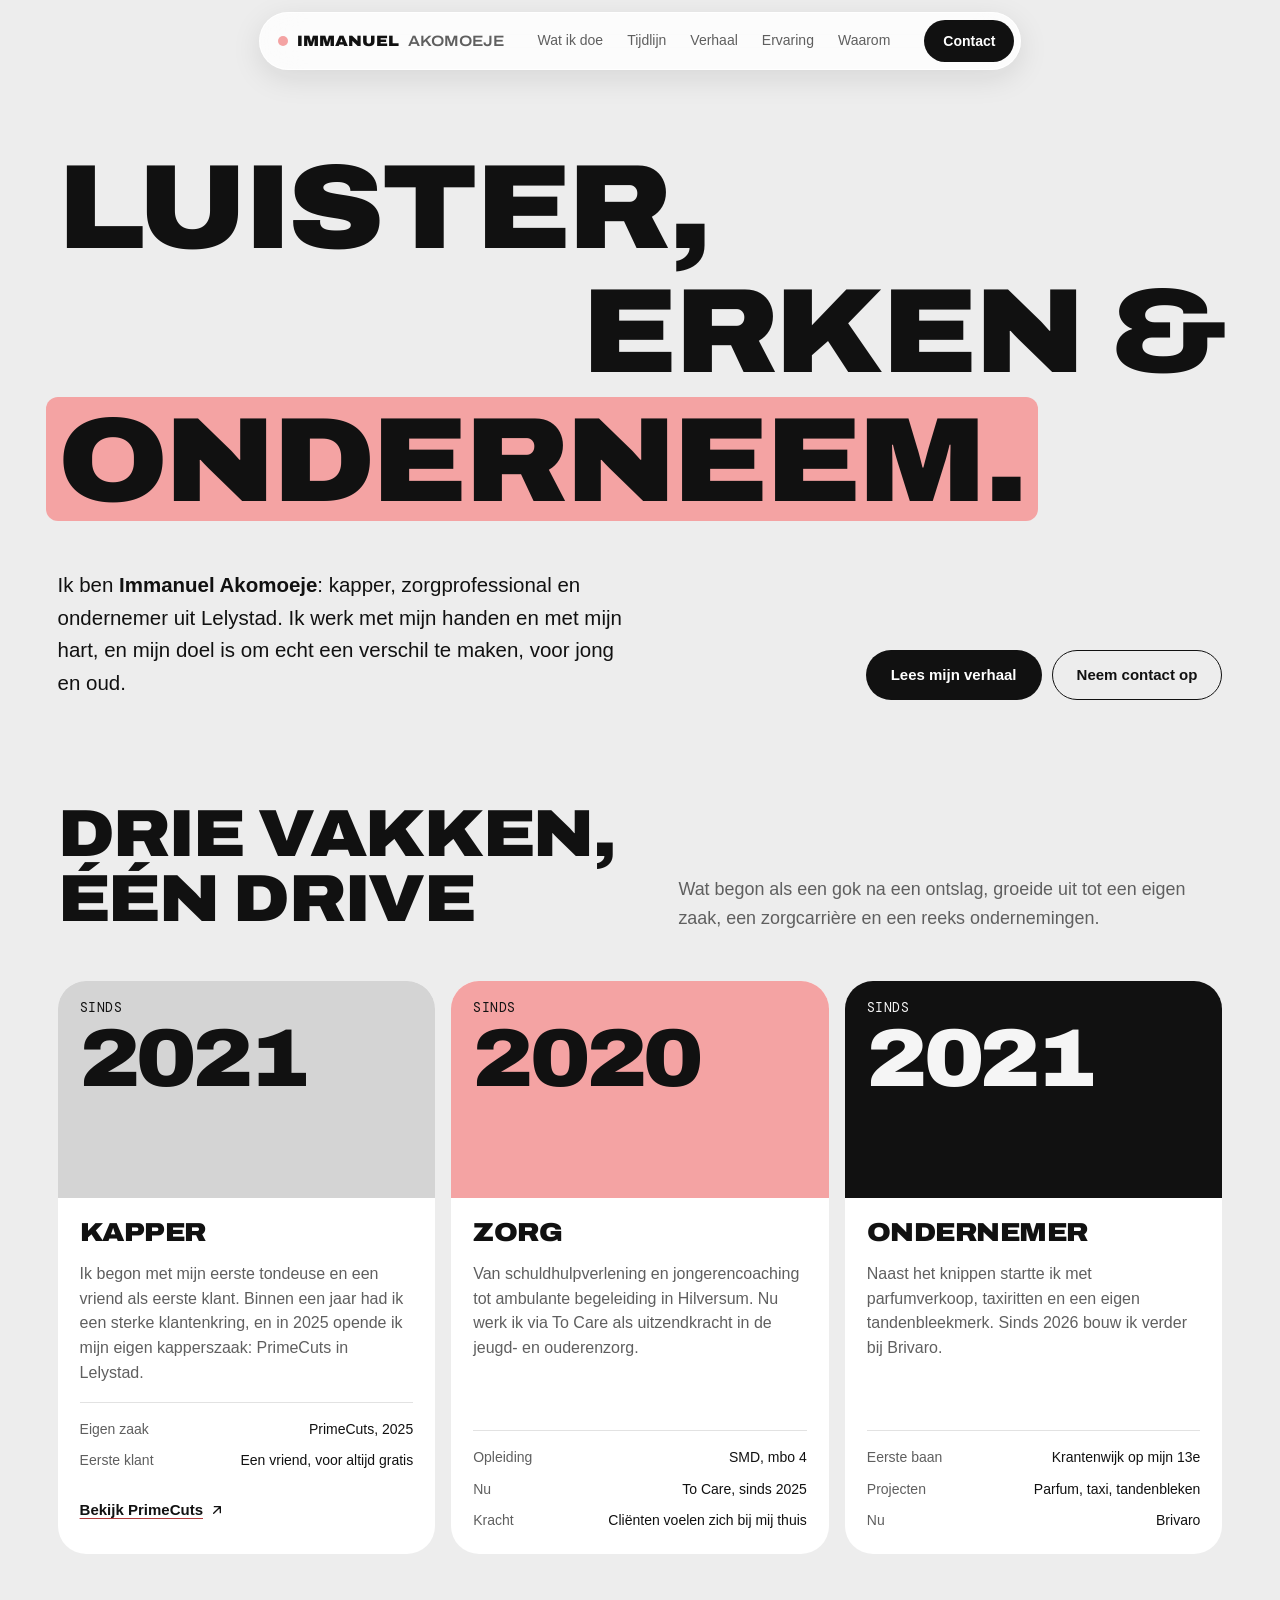
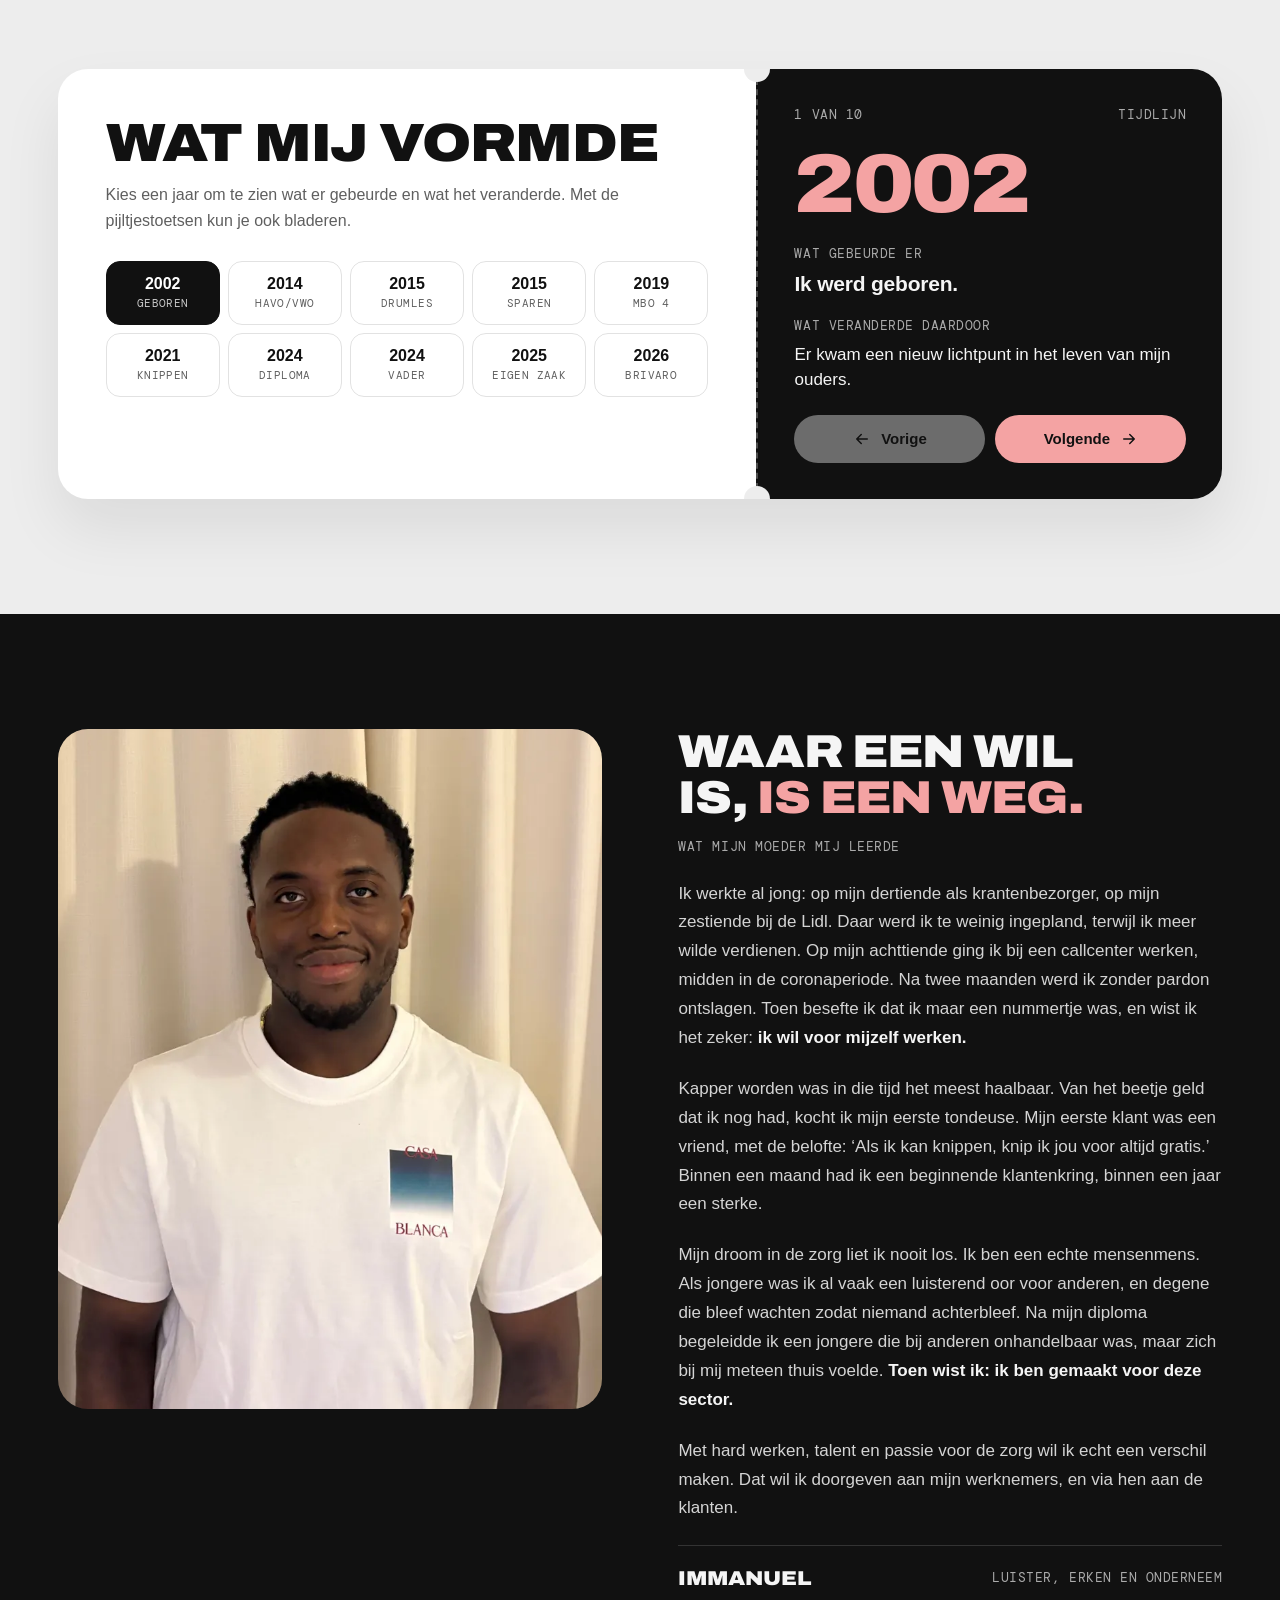
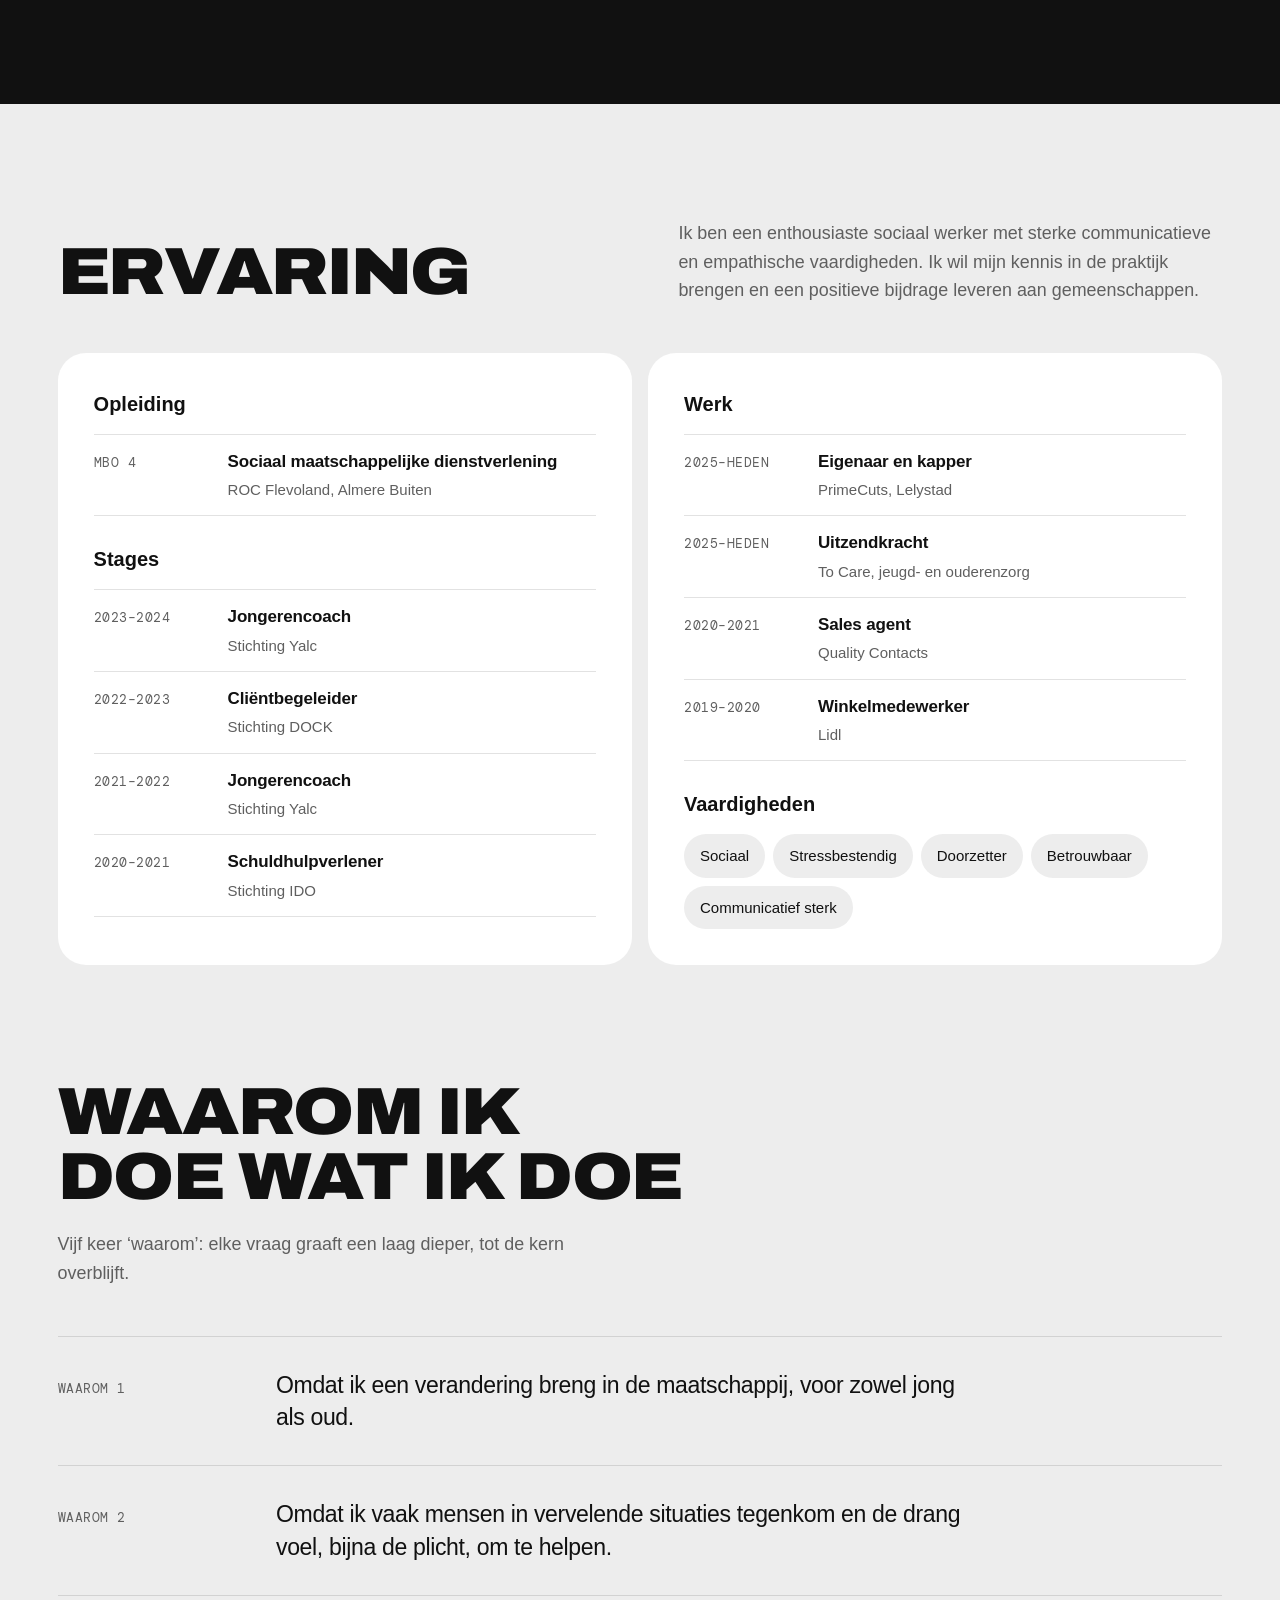
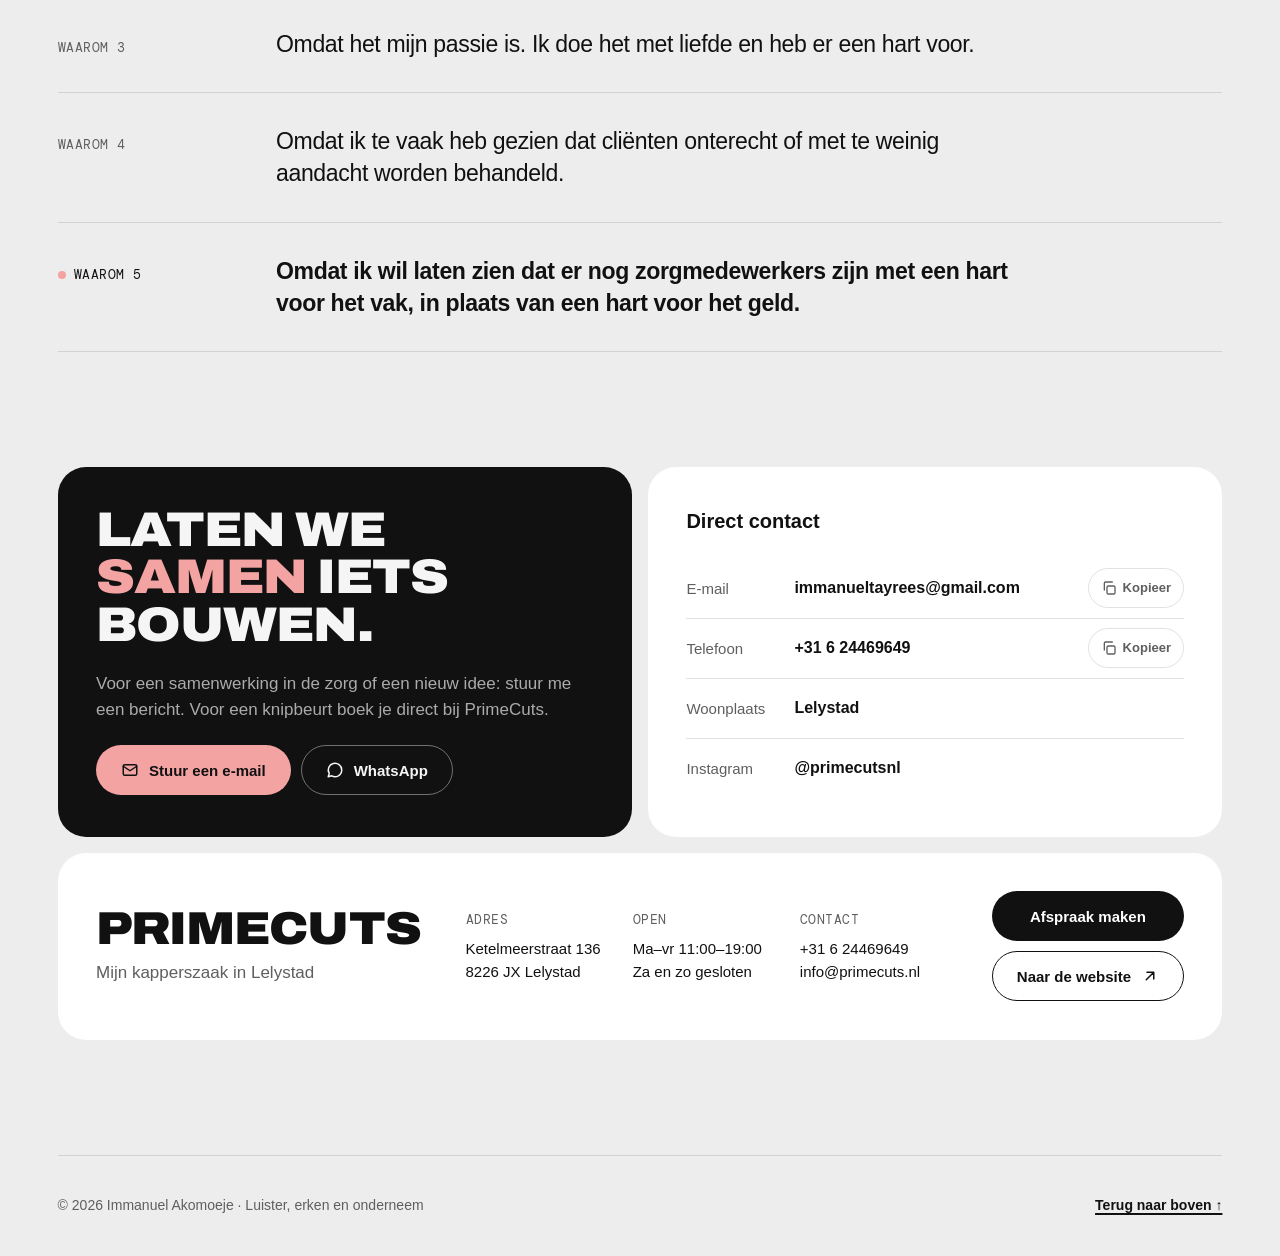
==== index.html @ 7363658c "Add files via upload" ====
<!doctype html>
<html lang="nl">
<head>
<meta charset="utf-8">
<meta name="viewport" content="width=device-width, initial-scale=1, viewport-fit=cover">
<title>Immanuel Akomoeje · Kapper, zorgprofessional en ondernemer</title>
<meta name="description" content="Immanuel Akomoeje uit Lelystad: eigenaar van kapperszaak PrimeCuts, sociaal werker in de jeugd- en ouderenzorg en ondernemer. Luister, erken en onderneem.">
<meta name="theme-color" content="#EDEDED">
<meta name="color-scheme" content="light">
<link rel="icon" href="favicon.svg" type="image/svg+xml">
<link rel="apple-touch-icon" href="apple-touch-icon.png">
<link rel="preload" href="assets/fonts/archivo-var.woff2" as="font" type="font/woff2" crossorigin>
<link rel="stylesheet" href="assets/css/style.css">
<meta property="og:type" content="profile">
<meta property="og:locale" content="nl_NL">
<meta property="og:title" content="Immanuel Akomoeje · Luister, erken en onderneem">
<meta property="og:description" content="Kapper, zorgprofessional en ondernemer uit Lelystad.">
<meta property="og:image" content="assets/img/og-image.jpg">
<meta property="og:image:width" content="1200">
<meta property="og:image:height" content="630">
<meta name="twitter:card" content="summary_large_image">
<script type="application/ld+json">
{"@context":"https://schema.org","@type":"Person","name":"Immanuel Akomoeje","jobTitle":["Kapper","Sociaal werker","Ondernemer"],"email":"mailto:immanueltayrees@gmail.com","telephone":"+31624469649","address":{"@type":"PostalAddress","addressLocality":"Lelystad","addressCountry":"NL"},"alumniOf":{"@type":"EducationalOrganization","name":"ROC Flevoland"},"worksFor":[{"@type":"HairSalon","name":"PrimeCuts","url":"https://primecutsnl.com","telephone":"+31624469649","address":{"@type":"PostalAddress","streetAddress":"Ketelmeerstraat 136","postalCode":"8226 JX","addressLocality":"Lelystad","addressCountry":"NL"}},{"@type":"Organization","name":"To Care"}]}
</script>
</head>
<body>
<a class="skip" href="#main">Ga naar de inhoud</a>

<header class="nav">
  <nav class="capsule" aria-label="Hoofdmenu">
    <a class="brand" href="#top" aria-label="Immanuel Akomoeje, naar boven"><i aria-hidden="true"></i>Immanuel <span>Akomoeje</span></a>
    <div class="nav-links">
      <a href="#wat-ik-doe">Wat ik doe</a>
      <a href="#tijdlijn">Tijdlijn</a>
      <a href="#verhaal">Verhaal</a>
      <a href="#ervaring">Ervaring</a>
      <a href="#waarom">Waarom</a>
    </div>
    <a class="btn btn-ink" href="#contact">Contact</a>
    <button class="menu-btn" type="button" aria-expanded="false" aria-controls="menu" aria-label="Menu openen">
      <svg class="i-open" viewBox="0 0 24 24" fill="none" stroke="currentColor" stroke-width="2" stroke-linecap="round" aria-hidden="true"><path d="M4 8h16M4 16h16"/></svg>
      <svg class="i-close" viewBox="0 0 24 24" fill="none" stroke="currentColor" stroke-width="2" stroke-linecap="round" aria-hidden="true"><path d="M6 6l12 12M18 6L6 18"/></svg>
    </button>
    <div class="sheet" id="menu" hidden>
      <a href="#wat-ik-doe">Wat ik doe</a>
      <a href="#tijdlijn">Tijdlijn</a>
      <a href="#verhaal">Verhaal</a>
      <a href="#ervaring">Ervaring</a>
      <a href="#waarom">Waarom</a>
      <a href="#contact">Contact</a>
    </div>
  </nav>
</header>

<main id="main">
  <section class="wrap hero" id="top" aria-labelledby="motto">
    <h1 class="display motto" id="motto">
      <span>Luister,</span>
      <span class="l2">erken &amp;</span>
      <span><span class="hl">onderneem.</span></span>
    </h1>
    <div class="hero-foot">
      <p class="lead">Ik ben <strong>Immanuel Akomoeje</strong>: kapper, zorgprofessional en ondernemer uit Lelystad. Ik werk met mijn handen en met mijn hart, en mijn doel is om echt een verschil te maken, voor jong en oud.</p>
      <div class="actions">
        <a class="btn btn-ink" href="#verhaal">Lees mijn verhaal</a>
        <a class="btn btn-line" href="#contact">Neem contact op</a>
      </div>
    </div>
  </section>

  <section class="wrap sec" id="wat-ik-doe" aria-labelledby="h-rollen" style="padding-top:0">
    <div class="sec-head">
      <h2 class="display h2" id="h-rollen">Drie vakken,<br>één drive</h2>
      <p class="lead">Wat begon als een gok na een ontslag, groeide uit tot een eigen zaak, een zorgcarrière en een reeks ondernemingen.</p>
    </div>
    <div class="roles">
      <article class="role">
        <div class="swatch s-grey"><p class="since"><small>Sinds</small>2021</p></div>
        <div class="role-body">
          <h3 class="display">Kapper</h3>
          <p>Ik begon met mijn eerste tondeuse en een vriend als eerste klant. Binnen een jaar had ik een sterke klantenkring, en in 2025 opende ik mijn eigen kapperszaak: PrimeCuts in Lelystad.</p>
          <dl class="spec"><dt>Eigen zaak</dt><dd>PrimeCuts, 2025</dd><dt>Eerste klant</dt><dd>Een vriend, voor altijd gratis</dd></dl>
          <a class="text-link" href="https://primecutsnl.com" target="_blank" rel="noopener">Bekijk PrimeCuts<svg viewBox="0 0 24 24" fill="none" stroke="currentColor" stroke-width="2" stroke-linecap="round" stroke-linejoin="round" aria-hidden="true"><path d="M7 17L17 7M8 7h9v9"/></svg><span class="sr-only">(opent in een nieuw tabblad)</span></a>
        </div>
      </article>
      <article class="role">
        <div class="swatch s-accent"><p class="since"><small>Sinds</small>2020</p></div>
        <div class="role-body">
          <h3 class="display">Zorg</h3>
          <p>Van schuldhulpverlening en jongerencoaching tot ambulante begeleiding in Hilversum. Nu werk ik via To Care als uitzendkracht in de jeugd- en ouderenzorg.</p>
          <dl class="spec"><dt>Opleiding</dt><dd>SMD, mbo 4</dd><dt>Nu</dt><dd>To Care, sinds 2025</dd><dt>Kracht</dt><dd>Cliënten voelen zich bij mij thuis</dd></dl>
        </div>
      </article>
      <article class="role">
        <div class="swatch s-ink"><p class="since"><small>Sinds</small>2021</p></div>
        <div class="role-body">
          <h3 class="display">Ondernemer</h3>
          <p>Naast het knippen startte ik met parfumverkoop, taxiritten en een eigen tandenbleekmerk. Sinds 2026 bouw ik verder bij Brivaro.</p>
          <dl class="spec"><dt>Eerste baan</dt><dd>Krantenwijk op mijn 13e</dd><dt>Projecten</dt><dd>Parfum, taxi, tandenbleken</dd><dt>Nu</dt><dd>Brivaro</dd></dl>
        </div>
      </article>
    </div>
  </section>

  <section class="wrap sec" id="tijdlijn" aria-labelledby="h-tijdlijn" style="padding-top:0">
    <div class="ticket">
      <div class="t-main">
        <div>
          <h2 class="display h2" id="h-tijdlijn">Wat mij vormde</h2>
          <p class="lead">Kies een jaar om te zien wat er gebeurde en wat het veranderde. Met de pijltjestoetsen kun je ook bladeren.</p>
        </div>
        <div class="years" role="tablist" aria-label="Momenten in mijn leven" id="years"></div>
      </div>
      <div class="stub on-dark" role="tabpanel" id="moment" aria-live="polite" tabindex="-1">
        <div class="stub-top"><span class="mono" id="count">1 van 10</span><span class="mono">Tijdlijn</span></div>
        <p class="yr" id="yr">2002</p>
        <dl class="what-list" style="display:flex;flex-direction:column;gap:18px">
          <div class="what"><dt class="mono">Wat gebeurde er</dt><dd class="ev" id="ev">Ik werd geboren.</dd></div>
          <div class="what"><dt class="mono">Wat veranderde daardoor</dt><dd id="ch">Er kwam een nieuw lichtpunt in het leven van mijn ouders.</dd></div>
        </dl>
        <div class="step">
          <button type="button" class="btn btn-light" id="prev"><svg viewBox="0 0 24 24" fill="none" stroke="currentColor" stroke-width="2" stroke-linecap="round" stroke-linejoin="round" aria-hidden="true"><path d="M19 12H5M11 18l-6-6 6-6"/></svg>Vorige</button>
          <button type="button" class="btn btn-accent" id="next">Volgende<svg viewBox="0 0 24 24" fill="none" stroke="currentColor" stroke-width="2" stroke-linecap="round" stroke-linejoin="round" aria-hidden="true"><path d="M5 12h14M13 6l6 6-6 6"/></svg></button>
        </div>
      </div>
    </div>
  </section>

  <section class="story on-dark" id="verhaal" aria-labelledby="h-verhaal">
    <div class="wrap sec s-grid">
      <div class="s-photo">
        <picture>
          <source type="image/webp" srcset="assets/img/immanuel-480.webp 480w, assets/img/immanuel-800.webp 800w, assets/img/immanuel-1200.webp 1200w" sizes="(max-width: 860px) 92vw, 560px">
          <img src="assets/img/immanuel-800.jpg" srcset="assets/img/immanuel-480.jpg 480w, assets/img/immanuel-800.jpg 800w, assets/img/immanuel-1200.jpg 1200w" sizes="(max-width: 860px) 92vw, 560px" width="800" height="1000" loading="lazy" decoding="async" alt="Immanuel Akomoeje in een wit T-shirt voor een lichte gordijnwand">
        </picture>
      </div>
      <div class="s-copy">
        <h2 class="display quote" id="h-verhaal">Waar een wil is, <em>is een weg.</em></h2>
        <p class="mono cite">Wat mijn moeder mij leerde</p>
        <p class="body">Ik werkte al jong: op mijn dertiende als krantenbezorger, op mijn zestiende bij de Lidl. Daar werd ik te weinig ingepland, terwijl ik meer wilde verdienen. Op mijn achttiende ging ik bij een callcenter werken, midden in de coronaperiode. Na twee maanden werd ik zonder pardon ontslagen. Toen besefte ik dat ik maar een nummertje was, en wist ik het zeker: <strong>ik wil voor mijzelf werken.</strong></p>
        <p class="body">Kapper worden was in die tijd het meest haalbaar. Van het beetje geld dat ik nog had, kocht ik mijn eerste tondeuse. Mijn eerste klant was een vriend, met de belofte: ‘Als ik kan knippen, knip ik jou voor altijd gratis.’ Binnen een maand had ik een beginnende klantenkring, binnen een jaar een sterke.</p>
        <p class="body">Mijn droom in de zorg liet ik nooit los. Ik ben een echte mensenmens. Als jongere was ik al vaak een luisterend oor voor anderen, en degene die bleef wachten zodat niemand achterbleef. Na mijn diploma begeleidde ik een jongere die bij anderen onhandelbaar was, maar zich bij mij meteen thuis voelde. <strong>Toen wist ik: ik ben gemaakt voor deze sector.</strong></p>
        <p class="body">Met hard werken, talent en passie voor de zorg wil ik echt een verschil maken. Dat wil ik doorgeven aan mijn werknemers, en via hen aan de klanten.</p>
        <div class="sig"><b>Immanuel</b><span class="mono">Luister, erken en onderneem</span></div>
      </div>
    </div>
  </section>

  <section class="wrap sec" id="ervaring" aria-labelledby="h-ervaring">
    <div class="sec-head">
      <h2 class="display h2" id="h-ervaring">Ervaring</h2>
      <p class="lead">Ik ben een enthousiaste sociaal werker met sterke communicatieve en empathische vaardigheden. Ik wil mijn kennis in de praktijk brengen en een positieve bijdrage leveren aan gemeenschappen.</p>
    </div>
    <div class="cv">
      <div class="cv-col">
        <h3>Opleiding</h3>
        <ul class="cv-list" role="list">
          <li><span class="mono">Mbo 4</span><div><b>Sociaal maatschappelijke dienstverlening</b><span>ROC Flevoland, Almere Buiten</span></div></li>
        </ul>
        <h3>Stages</h3>
        <ul class="cv-list" role="list">
          <li><span class="mono">2023–2024</span><div><b>Jongerencoach</b><span>Stichting Yalc</span></div></li>
          <li><span class="mono">2022–2023</span><div><b>Cliëntbegeleider</b><span>Stichting DOCK</span></div></li>
          <li><span class="mono">2021–2022</span><div><b>Jongerencoach</b><span>Stichting Yalc</span></div></li>
          <li><span class="mono">2020–2021</span><div><b>Schuldhulpverlener</b><span>Stichting IDO</span></div></li>
        </ul>
      </div>
      <div class="cv-col">
        <h3>Werk</h3>
        <ul class="cv-list" role="list">
          <li><span class="mono">2025–heden</span><div><b>Eigenaar en kapper</b><span>PrimeCuts, Lelystad</span></div></li>
          <li><span class="mono">2025–heden</span><div><b>Uitzendkracht</b><span>To Care, jeugd- en ouderenzorg</span></div></li>
          <li><span class="mono">2020–2021</span><div><b>Sales agent</b><span>Quality Contacts</span></div></li>
          <li><span class="mono">2019–2020</span><div><b>Winkelmedewerker</b><span>Lidl</span></div></li>
        </ul>
        <h3>Vaardigheden</h3>
        <ul class="skills" role="list">
          <li>Sociaal</li><li>Stressbestendig</li><li>Doorzetter</li><li>Betrouwbaar</li><li>Communicatief sterk</li>
        </ul>
      </div>
    </div>
  </section>

  <section class="wrap sec" id="waarom" aria-labelledby="h-waarom" style="padding-top:0">
    <div class="sec-head">
      <h2 class="display h2" id="h-waarom">Waarom ik<br>doe wat ik doe</h2>
      <p class="lead">Vijf keer ‘waarom’: elke vraag graaft een laag dieper, tot de kern overblijft.</p>
    </div>
    <ol class="whys" role="list">
      <li><span class="mono">Waarom 1</span><p>Omdat ik een verandering breng in de maatschappij, voor zowel jong als oud.</p></li>
      <li><span class="mono">Waarom 2</span><p>Omdat ik vaak mensen in vervelende situaties tegenkom en de drang voel, bijna de plicht, om te helpen.</p></li>
      <li><span class="mono">Waarom 3</span><p>Omdat het mijn passie is. Ik doe het met liefde en heb er een hart voor.</p></li>
      <li><span class="mono">Waarom 4</span><p>Omdat ik te vaak heb gezien dat cliënten onterecht of met te weinig aandacht worden behandeld.</p></li>
      <li><span class="mono">Waarom 5</span><p>Omdat ik wil laten zien dat er nog zorgmedewerkers zijn met een hart voor het vak, in plaats van een hart voor het geld.</p></li>
    </ol>
  </section>

  <section class="wrap sec" id="contact" aria-labelledby="h-contact" style="padding-top:0">
    <div class="contact-grid">
      <div class="panel dark on-dark">
        <h2 class="display" id="h-contact">Laten we <em>samen</em> iets bouwen.</h2>
        <p>Voor een samenwerking in de zorg of een nieuw idee: stuur me een bericht. Voor een knipbeurt boek je direct bij PrimeCuts.</p>
        <div class="actions">
          <a class="btn btn-accent" href="mailto:immanueltayrees@gmail.com?subject=Contact%20via%20je%20website"><svg viewBox="0 0 24 24" fill="none" stroke="currentColor" stroke-width="2" stroke-linecap="round" stroke-linejoin="round" aria-hidden="true"><rect x="3" y="5" width="18" height="14" rx="2"/><path d="M3 7l9 6 9-6"/></svg>Stuur een e-mail</a>
          <a class="btn btn-line-dark" href="https://wa.me/31624469649" target="_blank" rel="noopener"><svg viewBox="0 0 24 24" fill="none" stroke="currentColor" stroke-width="2" stroke-linecap="round" stroke-linejoin="round" aria-hidden="true"><path d="M21 12a9 9 0 0 1-13.4 7.8L3 21l1.3-4.4A9 9 0 1 1 21 12z"/></svg>WhatsApp<span class="sr-only">(opent in een nieuw tabblad)</span></a>
        </div>
      </div>
      <div class="panel">
        <h3>Direct contact</h3>
        <dl class="lines">
          <div><dt>E-mail</dt><dd><a href="mailto:immanueltayrees@gmail.com">immanueltayrees@gmail.com</a></dd><button type="button" class="copy" data-copy="immanueltayrees@gmail.com" aria-label="E-mailadres kopiëren"><svg viewBox="0 0 24 24" fill="none" stroke="currentColor" stroke-width="2" stroke-linecap="round" stroke-linejoin="round" aria-hidden="true"><rect x="9" y="9" width="12" height="12" rx="2"/><path d="M5 15V5a2 2 0 0 1 2-2h10"/></svg><span>Kopieer</span></button></div>
          <div><dt>Telefoon</dt><dd><a href="tel:+31624469649">+31 6 24469649</a></dd><button type="button" class="copy" data-copy="+31624469649" aria-label="Telefoonnummer kopiëren"><svg viewBox="0 0 24 24" fill="none" stroke="currentColor" stroke-width="2" stroke-linecap="round" stroke-linejoin="round" aria-hidden="true"><rect x="9" y="9" width="12" height="12" rx="2"/><path d="M5 15V5a2 2 0 0 1 2-2h10"/></svg><span>Kopieer</span></button></div>
          <div><dt>Woonplaats</dt><dd>Lelystad</dd></div>
          <div><dt>Instagram</dt><dd><a href="https://www.instagram.com/primecutsnl/" target="_blank" rel="noopener">@primecutsnl<span class="sr-only"> (opent in een nieuw tabblad)</span></a></dd></div>
        </dl>
      </div>
    </div>

    <div class="shop" aria-labelledby="h-shop">
      <div class="shop-name">
        <h3 class="display" id="h-shop">PrimeCuts</h3>
        <p>Mijn kapperszaak in Lelystad</p>
      </div>
      <dl class="shop-facts">
        <div><dt class="mono">Adres</dt><dd><a href="https://www.google.com/maps/search/?api=1&amp;query=Ketelmeerstraat+136+8226+JX+Lelystad" target="_blank" rel="noopener">Ketelmeerstraat 136<br>8226 JX Lelystad<span class="sr-only"> (route in Google Maps, opent in een nieuw tabblad)</span></a></dd></div>
        <div><dt class="mono">Open</dt><dd>Ma–vr 11:00–19:00<br>Za en zo gesloten</dd></div>
        <div><dt class="mono">Contact</dt><dd><a href="tel:+31624469649">+31 6 24469649</a><br><a href="mailto:info@primecuts.nl">info@primecuts.nl</a></dd></div>
      </dl>
      <div class="shop-cta">
        <a class="btn btn-ink" href="https://primecutsnl.com/appointment.html" target="_blank" rel="noopener">Afspraak maken<span class="sr-only"> (opent in een nieuw tabblad)</span></a>
        <a class="btn btn-line" href="https://primecutsnl.com" target="_blank" rel="noopener">Naar de website<svg viewBox="0 0 24 24" fill="none" stroke="currentColor" stroke-width="2" stroke-linecap="round" stroke-linejoin="round" aria-hidden="true"><path d="M7 17L17 7M8 7h9v9"/></svg><span class="sr-only"> (opent in een nieuw tabblad)</span></a>
      </div>
    </div>
  </section>
</main>

<footer class="wrap">
  <div class="foot">
    <span>© <span id="year">2026</span> Immanuel Akomoeje · Luister, erken en onderneem</span>
    <a href="#top">Terug naar boven ↑</a>
  </div>
</footer>

<div class="toast" id="toast" role="status" hidden></div>

<script src="assets/js/main.js" defer></script>
</body>
</html>
---- assets/css/style.css ----
/* Immanuel Akomoeje — portfolio
   World: bright studio. Off-white ground, black ink, one pastel-red accent.
   Display: Archivo (wide, heavy, uppercase). Body: system sans. Data: DM Mono. */

@font-face{font-family:"Archivo";src:url("../fonts/archivo-var.woff2") format("woff2");font-weight:100 900;font-stretch:62% 125%;font-display:swap}
@font-face{font-family:"DM Mono";src:url("../fonts/dm-mono-400.woff2") format("woff2");font-weight:400;font-display:swap}

:root{
  --bg:#EDEDED; --card:#FFFFFF; --ink:#111111; --ink-2:#1C1C1C;
  --muted:#5F5F5F; --line:rgba(17,17,17,.12); --grey:#D4D4D4;
  --accent:#F4A3A3; --accent-strong:#B33A3A; --accent-ink:#111111;
  --on-dark:#F5F5F5; --on-dark-muted:#ABABAB; --line-dark:rgba(255,255,255,.14);
  --display:"Archivo","Arial Narrow",Arial,sans-serif;
  --body:-apple-system,BlinkMacSystemFont,"SF Pro Text","Segoe UI","Helvetica Neue",Helvetica,Arial,sans-serif;
  --mono:"DM Mono",ui-monospace,"SF Mono",Menlo,Consolas,monospace;
  --gutter:clamp(16px,4.5vw,64px);
  --nav-h:76px;
  --ease-out:cubic-bezier(.16,1,.3,1);
  color-scheme:light;
}

/* ---------- base ---------- */
*,*::before,*::after{box-sizing:border-box}
html{-webkit-text-size-adjust:100%;text-size-adjust:100%;scroll-behavior:smooth;scroll-padding-top:calc(var(--nav-h) + env(safe-area-inset-top,0px));background:var(--bg);scrollbar-color:#9A9A9A var(--bg)}
body{margin:0;background:var(--bg);color:var(--ink);font:400 17px/1.55 var(--body);-webkit-font-smoothing:antialiased;overflow-x:clip;caret-color:var(--accent-strong);-webkit-tap-highlight-color:transparent}
::selection{background:var(--accent);color:var(--ink)}
img{max-width:100%;display:block;height:auto}
a{color:inherit;text-underline-offset:.22em;text-decoration-thickness:1.5px}
a,button{touch-action:manipulation;font:inherit;color:inherit}
button{cursor:pointer}
:focus-visible{outline:2.5px solid var(--ink);outline-offset:3px;border-radius:6px}
.on-dark :focus-visible,.on-dark:focus-visible{outline-color:var(--on-dark)}
h1,h2,h3,p,ul,ol,dl,dd,figure{margin:0}
ul[role="list"],ol[role="list"]{list-style:none;padding:0}
.wrap{max-width:1320px;margin-inline:auto;padding-inline:var(--gutter)}
.sec{padding-block:clamp(72px,9vw,128px)}
.sr-only{position:absolute;width:1px;height:1px;padding:0;margin:-1px;overflow:hidden;clip:rect(0,0,0,0);white-space:nowrap;border:0}
.skip{position:fixed;left:16px;top:-80px;z-index:100;padding:12px 18px;border-radius:12px;background:var(--ink);color:#fff;font-weight:600;text-decoration:none;transition:top .2s var(--ease-out)}
.skip:focus{top:calc(16px + env(safe-area-inset-top,0px))}

/* ---------- type ---------- */
.display{font-family:var(--display);font-stretch:112%;font-weight:900;text-transform:uppercase;letter-spacing:-.02em;line-height:.98;text-wrap:balance}
.mono{font-family:var(--mono);font-size:13px;letter-spacing:.04em;text-transform:uppercase;font-variant-numeric:tabular-nums}
.h2{font-size:clamp(36px,5.2vw,72px)}
.lead{font-size:clamp(17px,1.4vw,19px);line-height:1.6;color:var(--muted);max-width:34rem}

/* ---------- buttons ---------- */
.btn{display:inline-flex;align-items:center;justify-content:center;gap:10px;min-height:50px;padding:0 24px;border-radius:999px;border:1.5px solid transparent;font-weight:600;font-size:15px;line-height:1;text-decoration:none;white-space:nowrap;transition:transform .12s ease-out,background-color .2s,color .2s,border-color .2s}
.btn:active{transform:scale(.97)}
.btn svg{width:18px;height:18px;flex:none}
.btn-ink{background:var(--ink);color:#fff}
.btn-accent{background:var(--accent);color:var(--accent-ink)}
.btn-line{border-color:var(--ink);color:var(--ink);background:transparent}
.btn-light{background:#fff;color:var(--ink)}
.btn-line-dark{border-color:rgba(255,255,255,.4);color:var(--on-dark);background:transparent}
.btn[disabled]{opacity:.38;cursor:not-allowed;transform:none}
@media (hover:hover){
  .btn-ink:hover{background:#2C2C2C}
  .btn-accent:hover{background:#EF8D8D}
  .btn-line:hover{background:var(--ink);color:#fff}
  .btn-light:hover:not([disabled]){background:#E6E6E6}
  .btn-line-dark:hover{border-color:var(--on-dark)}
}

/* ---------- nav ---------- */
.nav{position:sticky;top:calc(env(safe-area-inset-top,0px) + 12px);z-index:50;padding-inline:var(--gutter);display:flex;justify-content:center;pointer-events:none}
.capsule{pointer-events:auto;position:relative;display:flex;align-items:center;gap:clamp(10px,2vw,24px);padding:6px 6px 6px 18px;border-radius:999px;background:rgba(255,255,255,.8);backdrop-filter:blur(20px) saturate(180%);-webkit-backdrop-filter:blur(20px) saturate(180%);border:1px solid rgba(255,255,255,.9);box-shadow:0 8px 30px rgba(17,17,17,.10);max-width:100%}
.brand{display:flex;align-items:center;gap:9px;text-decoration:none;font:900 15px/1 var(--display);font-stretch:112%;text-transform:uppercase;white-space:nowrap;min-height:44px}
.brand i{width:10px;height:10px;border-radius:50%;background:var(--accent);flex:none}
.brand span{font-weight:600;color:var(--muted)}
.nav-links{display:flex;gap:4px}
.nav-links a{display:inline-flex;align-items:center;min-height:40px;padding:0 10px;border-radius:999px;font-size:14px;text-decoration:none;color:var(--muted);transition:color .16s,background-color .16s}
.nav-links a:hover{color:var(--ink)}
.nav-links a[aria-current="true"]{color:var(--ink);background:rgba(17,17,17,.06)}
.capsule .btn{min-height:42px;padding:0 18px;font-size:14px}
.menu-btn{display:none;align-items:center;justify-content:center;width:44px;height:44px;border-radius:999px;border:0;background:transparent}
.menu-btn svg{width:22px;height:22px}
.menu-btn .i-close{display:none}
.menu-btn[aria-expanded="true"] .i-open{display:none}
.menu-btn[aria-expanded="true"] .i-close{display:block}
.sheet{position:absolute;left:0;right:0;top:calc(100% + 8px);padding:8px;border-radius:24px;background:rgba(255,255,255,.96);backdrop-filter:blur(20px);-webkit-backdrop-filter:blur(20px);box-shadow:0 18px 40px rgba(17,17,17,.16);transform-origin:top center;transition:opacity .18s var(--ease-out),transform .22s var(--ease-out)}
.sheet[hidden]{display:block;opacity:0;transform:translateY(-6px) scale(.98);pointer-events:none;visibility:hidden}
.sheet a{display:flex;align-items:center;justify-content:space-between;min-height:52px;padding:0 16px;border-radius:14px;text-decoration:none;font:900 20px/1 var(--display);font-stretch:112%;text-transform:uppercase}
.sheet a:active,.sheet a[aria-current="true"]{background:rgba(17,17,17,.06)}

/* ---------- hero ---------- */
.hero{padding-block:clamp(40px,7vw,96px) clamp(64px,8vw,112px);display:flex;flex-direction:column;gap:clamp(28px,4vw,48px)}
.motto{font-size:clamp(40px,9.4vw,120px);line-height:1;display:flex;flex-direction:column;gap:.04em}
.motto .l2{align-self:flex-end}
.motto .hl{position:relative;display:inline-block;padding:.03em .1em 0;margin-left:-.1em;isolation:isolate}
.motto .hl::before{content:"";position:absolute;inset:0;z-index:-1;border-radius:.1em;background:var(--accent);transform-origin:left center;animation:sweep .9s .25s var(--ease-out) both}
@keyframes sweep{from{transform:scaleX(.04)}to{transform:scaleX(1)}}
.hero-foot{display:flex;flex-wrap:wrap;align-items:flex-end;justify-content:space-between;gap:28px 48px}
.hero-foot .lead{color:var(--ink);max-width:36rem;font-size:clamp(18px,1.6vw,21px)}
.hero-foot .lead strong{font-weight:650}
.actions{display:flex;gap:10px;flex-wrap:wrap}

/* ---------- roles ---------- */
.sec-head{display:flex;justify-content:space-between;align-items:flex-end;gap:20px 48px;flex-wrap:wrap;margin-bottom:clamp(28px,4vw,48px)}
.roles{display:grid;grid-template-columns:repeat(3,minmax(0,1fr));gap:16px}
.role{background:var(--card);border-radius:28px;overflow:hidden;display:flex;flex-direction:column}
.swatch{min-height:clamp(180px,17vw,230px);padding:20px 22px;display:flex;flex-direction:column;justify-content:space-between;gap:16px}
.swatch .since{font:900 clamp(64px,6.4vw,96px)/.85 var(--display);font-stretch:112%;letter-spacing:-.04em;font-variant-numeric:tabular-nums}
.swatch .since small{display:block;margin-bottom:10px;font:400 13px/1 var(--mono);letter-spacing:.04em;text-transform:uppercase}
.s-grey{background:var(--grey)}
.s-accent{background:var(--accent)}
.s-ink{background:var(--ink);color:var(--on-dark)}
.role-body{padding:22px;display:flex;flex-direction:column;gap:16px;flex:1}
.role-body h3{font-size:26px}
.role-body p{color:var(--muted);font-size:16px;line-height:1.55}
.spec{margin-top:auto;display:grid;grid-template-columns:auto 1fr;gap:10px 18px;padding-top:16px;border-top:1px solid var(--line);font-size:14px}
.spec dt{color:var(--muted)}
.spec dd{text-align:right;font-weight:500}
.text-link{display:inline-flex;align-items:center;gap:6px;min-height:44px;font-weight:600;font-size:15px;text-decoration:underline;text-decoration-color:var(--accent-strong)}
.text-link svg{width:16px;height:16px}
@media (hover:hover){.text-link:hover{text-decoration-thickness:3px}}

/* ---------- timeline ---------- */
.ticket{display:grid;grid-template-columns:minmax(0,1.5fr) minmax(300px,1fr);background:var(--card);border-radius:30px;box-shadow:0 30px 60px rgba(17,17,17,.08);overflow:hidden}
.t-main{padding:clamp(24px,4vw,48px);display:flex;flex-direction:column;gap:28px;min-width:0}
.t-main .h2{font-size:clamp(32px,4.2vw,56px)}
.t-main .lead{margin-top:12px;font-size:16px}
.years{display:grid;grid-template-columns:repeat(5,minmax(0,1fr));gap:8px}
.chip{display:flex;flex-direction:column;align-items:center;justify-content:center;gap:5px;min-height:64px;padding:6px;border-radius:14px;border:1.5px solid var(--line);background:transparent;line-height:1;transition:background-color .18s,color .18s,border-color .18s,transform .12s}
.chip:active{transform:scale(.96)}
.chip b{font-weight:600;font-size:16px;font-variant-numeric:tabular-nums}
.chip small{font:400 10.5px var(--mono);letter-spacing:.04em;text-transform:uppercase;color:var(--muted);max-width:100%;overflow:hidden;text-overflow:ellipsis;white-space:nowrap}
.chip[aria-selected="true"]{background:var(--ink);color:#fff;border-color:var(--ink)}
.chip[aria-selected="true"] small{color:#C9C9C9}
@media (hover:hover){.chip:hover:not([aria-selected="true"]){border-color:var(--ink)}}
.stub{position:relative;background:var(--ink);color:var(--on-dark);padding:clamp(24px,3vw,36px);display:flex;flex-direction:column;gap:22px;border-left:2px dashed rgba(255,255,255,.25)}
.stub::before,.stub::after{content:"";position:absolute;left:-14px;width:26px;height:26px;border-radius:50%;background:var(--bg)}
.stub::before{top:-13px}.stub::after{bottom:-13px}
.stub-top{display:flex;justify-content:space-between;color:var(--on-dark-muted)}
.yr{font:900 clamp(64px,6.5vw,96px)/.9 var(--display);font-stretch:112%;letter-spacing:-.03em;color:var(--accent);font-variant-numeric:tabular-nums}
.what{display:flex;flex-direction:column;gap:6px}
.what dt{color:var(--on-dark-muted)}
.what dd{font-size:17px;line-height:1.5}
.what dd.ev{font-size:21px;font-weight:600;letter-spacing:-.01em;line-height:1.3}
.step{display:flex;gap:10px;margin-top:auto}
.step .btn{flex:1;min-height:48px}
.fade-in{animation:fadeIn .35s var(--ease-out)}
@keyframes fadeIn{from{opacity:.25;transform:translateY(4px)}to{opacity:1;transform:none}}

/* ---------- story ---------- */
.story{background:var(--ink);color:var(--on-dark)}
.s-grid{display:grid;grid-template-columns:repeat(auto-fit,minmax(min(100%,400px),1fr));gap:clamp(36px,6vw,96px);align-items:start}
.s-photo{position:sticky;top:calc(var(--nav-h) + env(safe-area-inset-top,0px) + 24px);border-radius:30px;overflow:hidden;aspect-ratio:4/5;background:var(--ink-2)}
.s-photo img{width:100%;height:100%;object-fit:cover;object-position:50% 25%}
.s-copy{display:flex;flex-direction:column;gap:22px;min-width:0}
.quote{font-size:clamp(32px,3.6vw,52px);line-height:1}
.quote em{font-style:normal;color:var(--accent)}
.cite{color:var(--on-dark-muted);margin-top:-6px}
.s-copy p.body{color:#D4D4D4;font-size:17px;line-height:1.7;max-width:38rem}
.s-copy p.body strong{color:var(--on-dark);font-weight:600}
.sig{display:flex;align-items:center;justify-content:space-between;gap:16px;flex-wrap:wrap;padding-top:22px;border-top:1px solid var(--line-dark)}
.sig b{font:900 20px/1 var(--display);font-stretch:112%;text-transform:uppercase}
.sig span{color:var(--on-dark-muted)}

/* ---------- experience ---------- */
.cv{display:grid;grid-template-columns:repeat(auto-fit,minmax(min(100%,420px),1fr));gap:16px}
.cv-col{background:var(--card);border-radius:28px;padding:clamp(22px,3vw,36px);display:flex;flex-direction:column;gap:14px;min-width:0}
.cv-col h3{font-size:20px;margin-top:14px}
.cv-col h3:first-child{margin-top:0}
.cv-list{border-top:1px solid var(--line)}
.cv-list li{display:grid;grid-template-columns:118px minmax(0,1fr);gap:16px;align-items:baseline;padding-block:14px;border-bottom:1px solid var(--line)}
.cv-list .mono{color:var(--muted)}
.cv-list div{display:flex;flex-direction:column;gap:3px;min-width:0}
.cv-list b{font-size:17px;font-weight:600;letter-spacing:-.01em}
.cv-list div span{color:var(--muted);font-size:15px}
.skills{display:flex;flex-wrap:wrap;gap:8px}
.skills li{padding:10px 16px;border-radius:999px;background:var(--bg);font-size:15px;font-weight:500}

/* ---------- whys ---------- */
.whys{border-top:1px solid var(--line)}
.whys li{display:grid;grid-template-columns:minmax(110px,180px) minmax(0,1fr);gap:clamp(16px,3vw,48px);align-items:baseline;padding-block:clamp(20px,2.6vw,32px);border-bottom:1px solid var(--line)}
.whys .mono{color:var(--muted)}
.whys p{font-size:clamp(18px,1.8vw,24px);line-height:1.4;letter-spacing:-.015em;font-weight:500;max-width:46rem;text-wrap:pretty}
.whys li:last-child p{font-weight:700}
.whys li:last-child .mono{color:var(--ink)}
.whys li:last-child .mono::before{content:"";display:inline-block;width:8px;height:8px;border-radius:50%;background:var(--accent);margin-right:8px;vertical-align:middle}

/* ---------- contact ---------- */
.contact-grid{display:grid;grid-template-columns:repeat(auto-fit,minmax(min(100%,400px),1fr));gap:16px}
.panel{background:var(--card);border-radius:28px;padding:clamp(24px,3vw,40px);display:flex;flex-direction:column;gap:22px;min-width:0}
.panel.dark{background:var(--ink);color:var(--on-dark)}
.panel h2{font-size:clamp(32px,3.8vw,54px)}
.panel h2 em{font-style:normal;color:var(--accent)}
.panel.dark p{color:var(--on-dark-muted);max-width:30rem}
.panel h3{font-size:20px}
.lines{display:flex;flex-direction:column}
.lines > div{display:grid;grid-template-columns:96px minmax(0,1fr) auto;align-items:center;gap:12px;min-height:60px;border-bottom:1px solid var(--line)}
.lines > div:last-child{border-bottom:0}
.lines dt{color:var(--muted);font-size:15px}
.lines dd{font-size:16px;font-weight:600;overflow-wrap:anywhere;min-width:0}
.lines dd a{text-decoration:none;display:inline-block;padding-block:12px;margin-block:-12px}
.lines dd a:hover{text-decoration:underline}
.copy{display:inline-flex;align-items:center;justify-content:center;gap:6px;min-height:40px;min-width:40px;padding:0 12px;border-radius:999px;border:1.5px solid var(--line);background:transparent;font-size:13px;font-weight:600;color:var(--muted);transition:border-color .16s,color .16s,background-color .16s}
.copy svg{width:16px;height:16px}
.copy[data-done]{background:var(--ink);border-color:var(--ink);color:#fff}
@media (hover:hover){.copy:hover{border-color:var(--ink);color:var(--ink)}.copy[data-done]:hover{color:#fff}}

.shop{margin-top:16px;background:var(--card);border-radius:28px;padding:clamp(24px,3vw,40px);display:grid;grid-template-columns:auto minmax(0,1fr) auto;gap:clamp(24px,3.5vw,56px);align-items:center}
.shop-name{display:flex;flex-direction:column;gap:8px}
.shop-name h3{font-size:clamp(32px,3.6vw,52px)}
.shop-name p{color:var(--muted)}
.shop-facts{display:grid;grid-template-columns:repeat(3,minmax(0,1fr));gap:20px}
.shop-facts div{display:flex;flex-direction:column;gap:8px;min-width:0}
.shop-facts dt{color:var(--muted)}
.shop-facts dd{font-size:15px;line-height:1.5;font-weight:500;overflow-wrap:anywhere}
.shop-facts dd a{text-decoration:none;display:inline-block;padding-block:12px;margin-block:-12px}
.shop-facts dd a:hover{text-decoration:underline}
.shop-cta{display:flex;flex-direction:column;gap:10px}

/* ---------- footer ---------- */
.foot{display:flex;justify-content:space-between;align-items:center;gap:16px;flex-wrap:wrap;padding-block:28px calc(28px + env(safe-area-inset-bottom,0px));border-top:1px solid var(--line);font-size:14px;color:var(--muted)}
.foot a{color:var(--ink);font-weight:600;display:inline-flex;align-items:center;min-height:44px}

/* ---------- toast ---------- */
.toast{position:fixed;left:50%;bottom:calc(20px + env(safe-area-inset-bottom,0px));z-index:60;transform:translate(-50%,0);padding:12px 18px;border-radius:999px;background:var(--ink);color:#fff;font-size:14px;font-weight:600;box-shadow:0 12px 30px rgba(17,17,17,.25);transition:opacity .2s,transform .25s var(--ease-out)}
.toast[hidden]{display:block;opacity:0;transform:translate(-50%,12px);pointer-events:none;visibility:hidden}

/* ---------- responsive ---------- */
@media (max-width:1100px){
  .shop{grid-template-columns:1fr}
  .shop-cta{flex-direction:row;flex-wrap:wrap}
}
@media (max-width:980px){
  .roles{grid-template-columns:1fr}
  .role{display:grid;grid-template-columns:minmax(0,220px) minmax(0,1fr)}
}
@media (max-width:860px){
  .nav-links{display:none}
  .menu-btn{display:inline-flex}
  .ticket{grid-template-columns:1fr}
  .years{grid-template-columns:repeat(3,minmax(0,1fr))}
  .stub{border-left:0;border-top:2px dashed rgba(255,255,255,.25)}
  .stub::before,.stub::after{top:-13px}
  .stub::before{left:-13px}.stub::after{left:auto;right:-13px;bottom:auto}
  .s-photo{position:relative;top:0;max-width:520px}
  .whys li{grid-template-columns:1fr;gap:8px}
}
@media (max-width:640px){
  body{font-size:16px}
  .motto .l2{align-self:flex-start}
  .role{display:flex}
  .swatch{min-height:128px}
  .actions .btn{flex:1 1 auto}
  .cv-list li{grid-template-columns:1fr;gap:4px}
  .shop-facts{grid-template-columns:1fr}
  .shop-cta .btn{flex:1 1 auto}
  .lines > div{grid-template-columns:1fr auto;grid-template-rows:auto auto;padding-block:10px;row-gap:2px}
  .lines dt{grid-column:1/-1}
}
@media (max-width:520px){.brand span{display:none}}

@media (prefers-reduced-motion:reduce){
  html{scroll-behavior:auto}
  *,*::before,*::after{animation-duration:.01ms!important;animation-delay:0s!important;transition-duration:.01ms!important}
}
@media (prefers-reduced-transparency:reduce){
  .capsule,.sheet{background:#fff;backdrop-filter:none;-webkit-backdrop-filter:none}
}
@media (prefers-contrast:more){
  :root{--muted:#3D3D3D;--line:rgba(17,17,17,.35)}
}
@media print{
  .nav,.skip,.step,.copy,.toast,.actions,.shop-cta{display:none!important}
  body,.story,.panel.dark,.stub{background:#fff!important;color:#000!important}
}
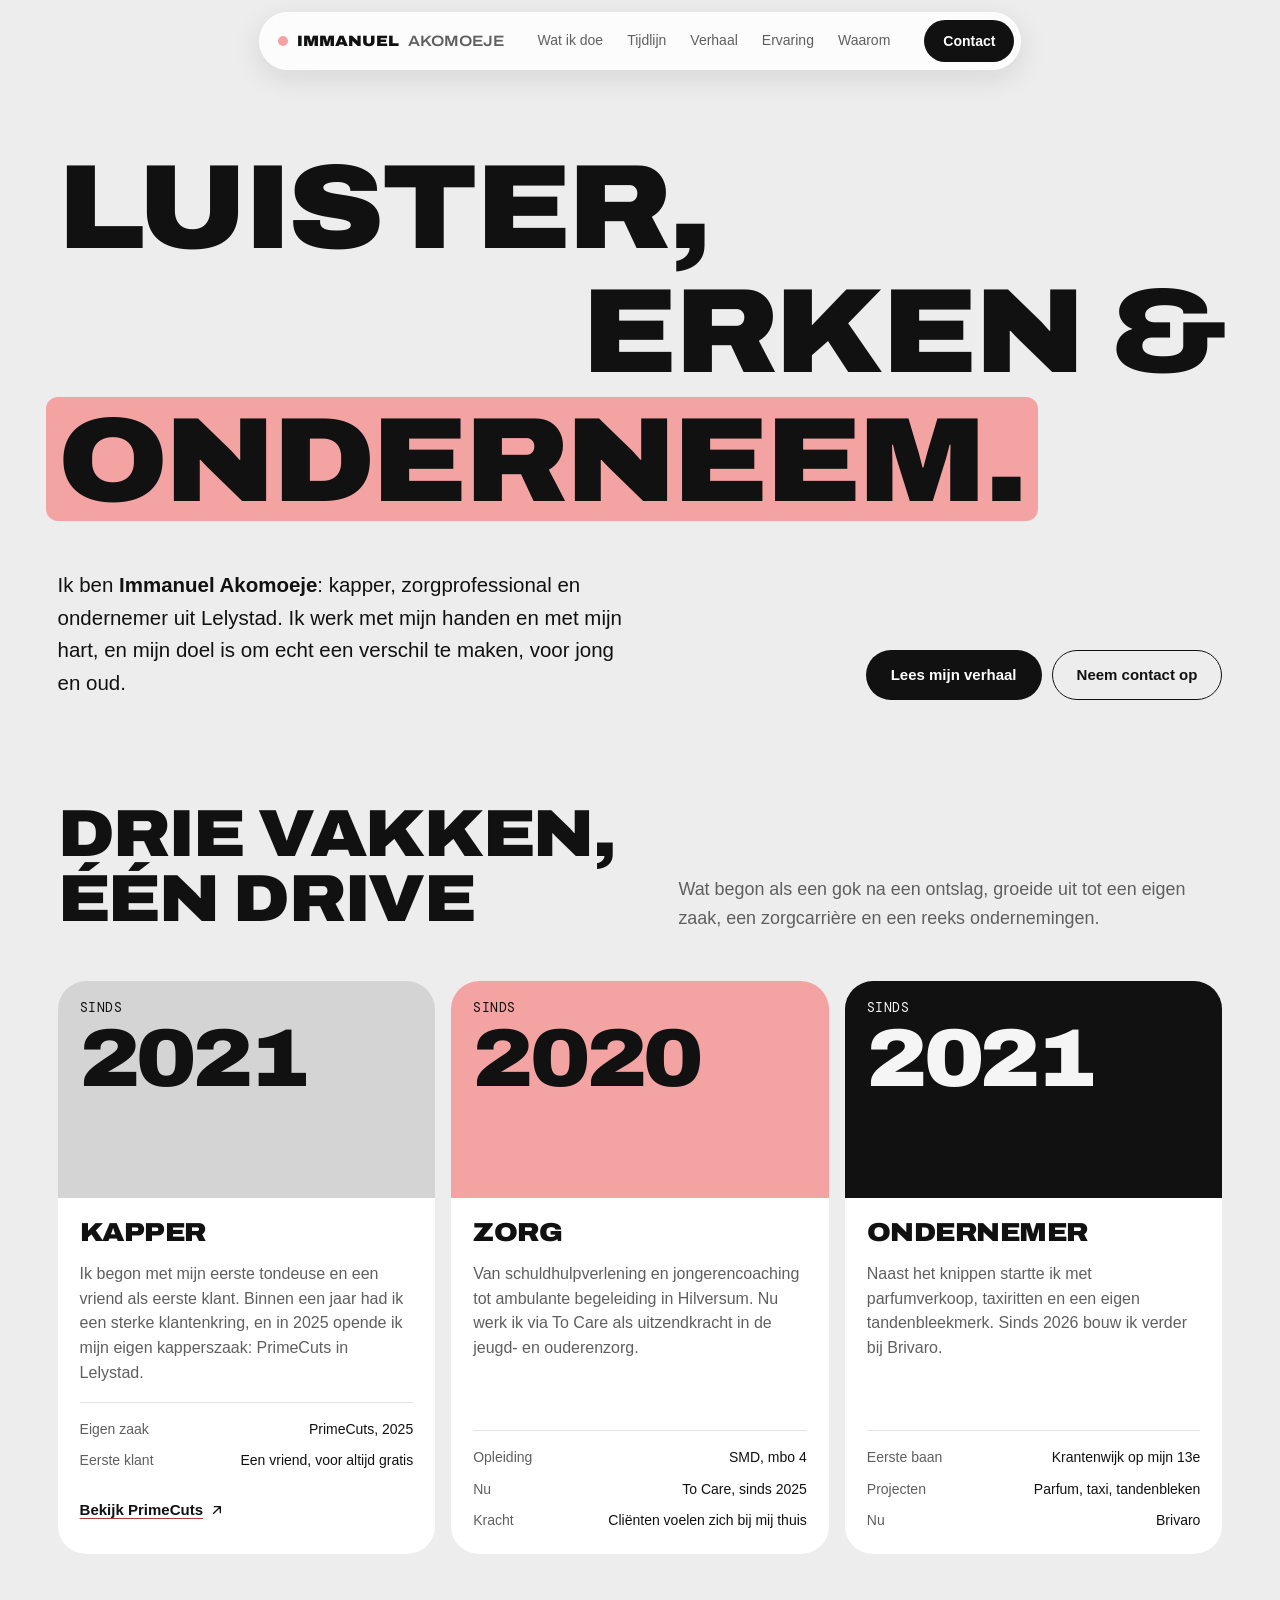
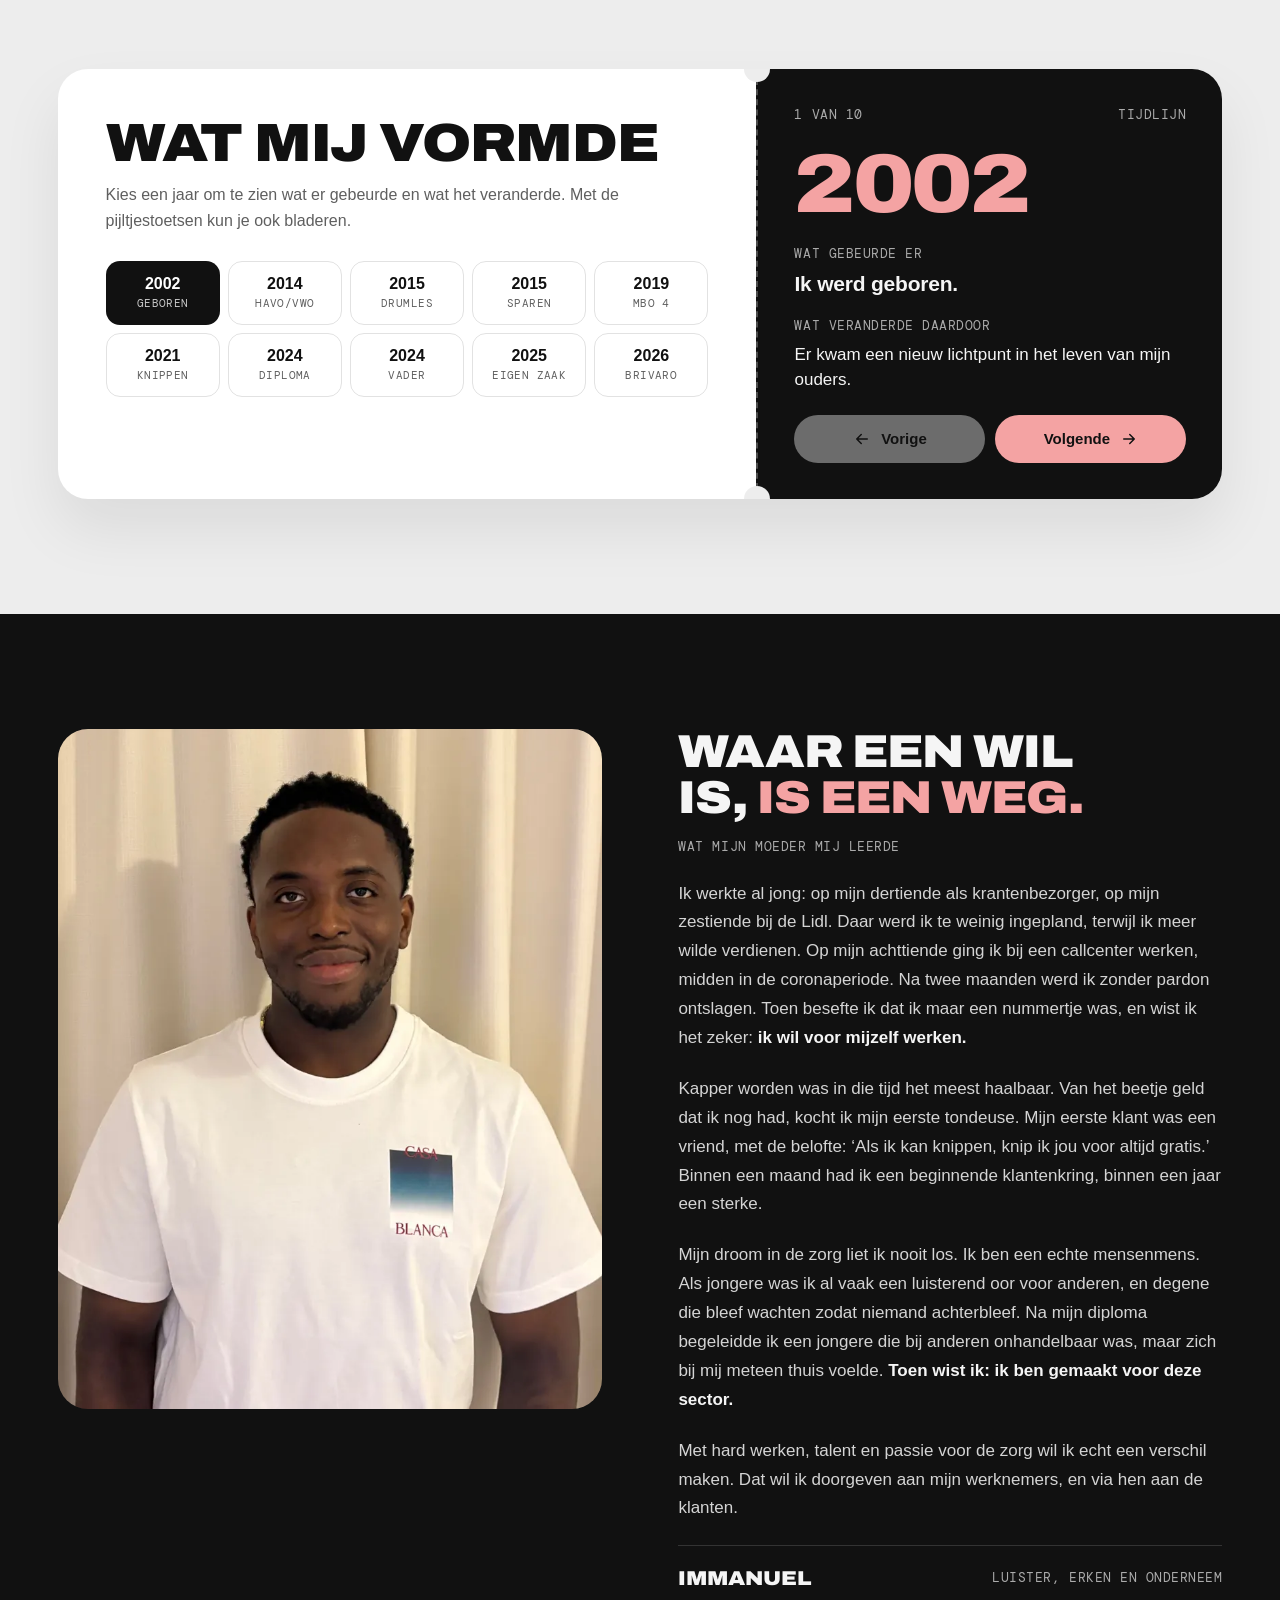
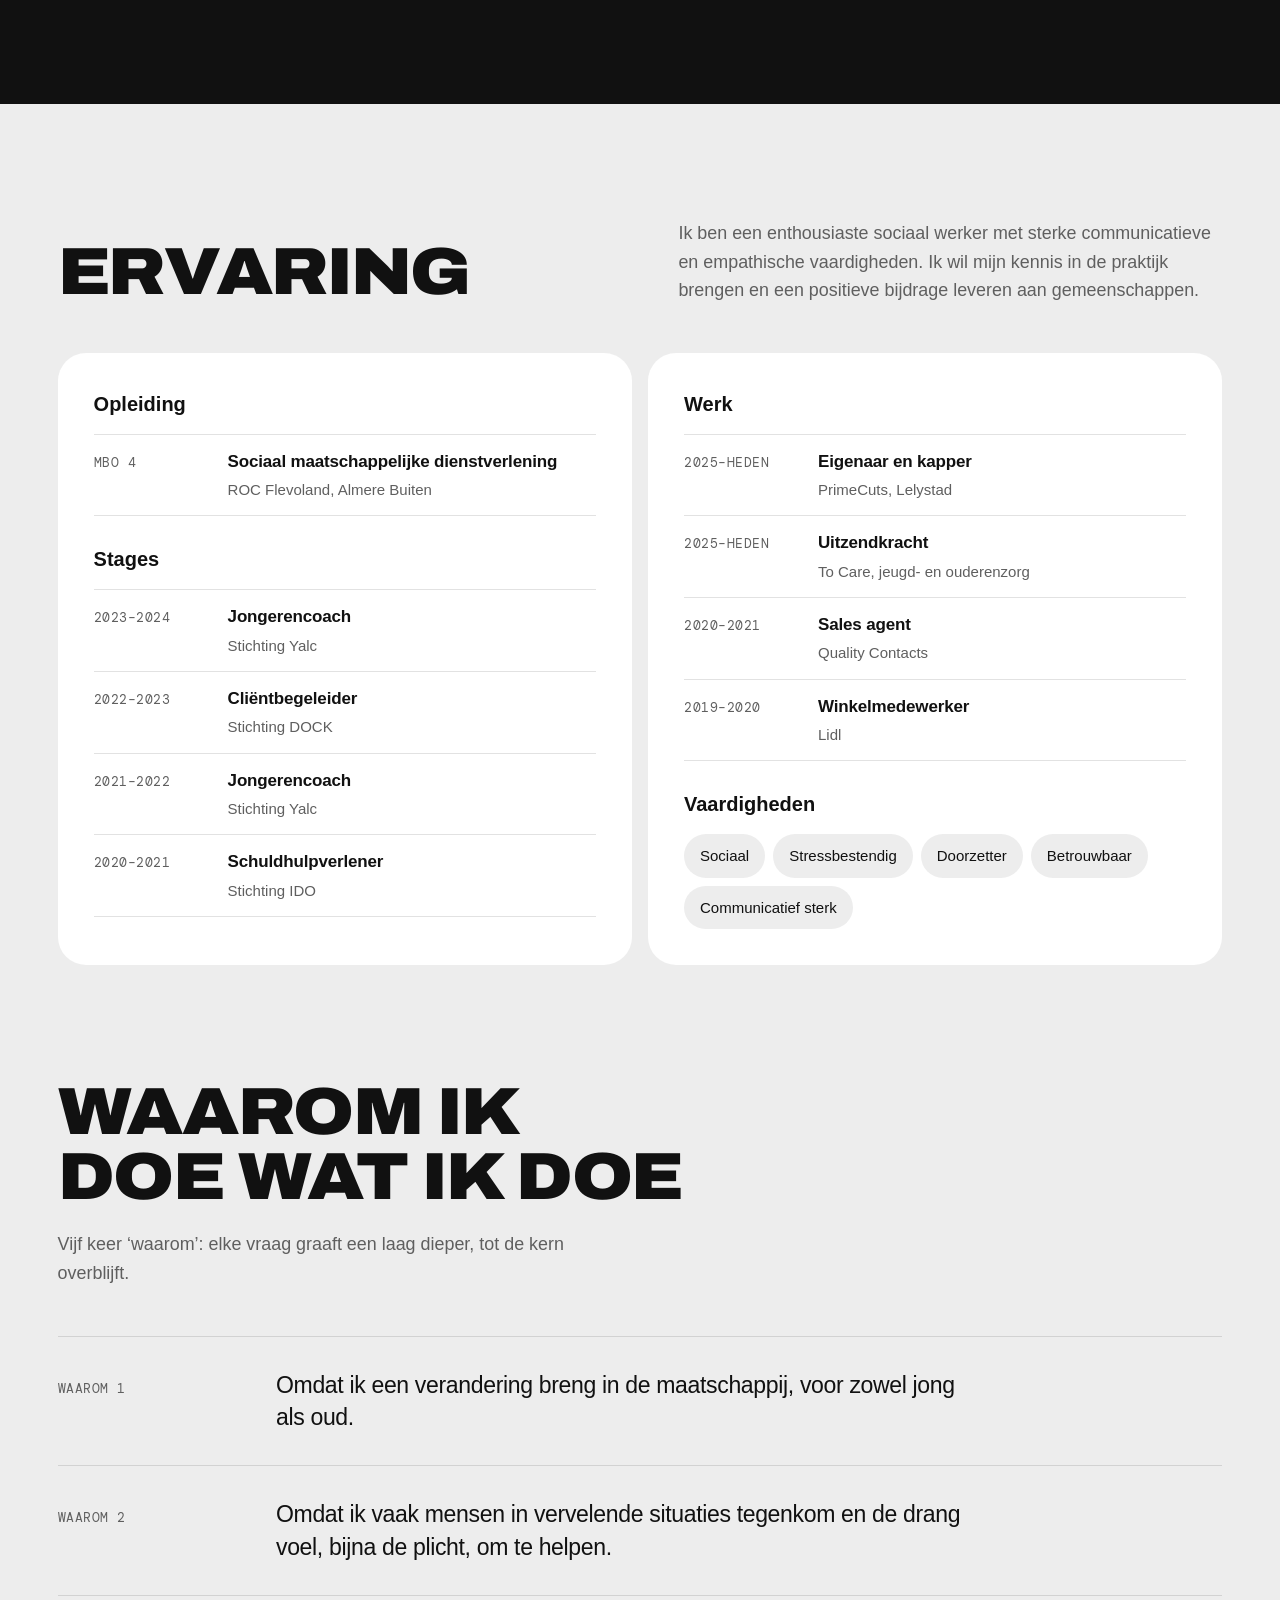
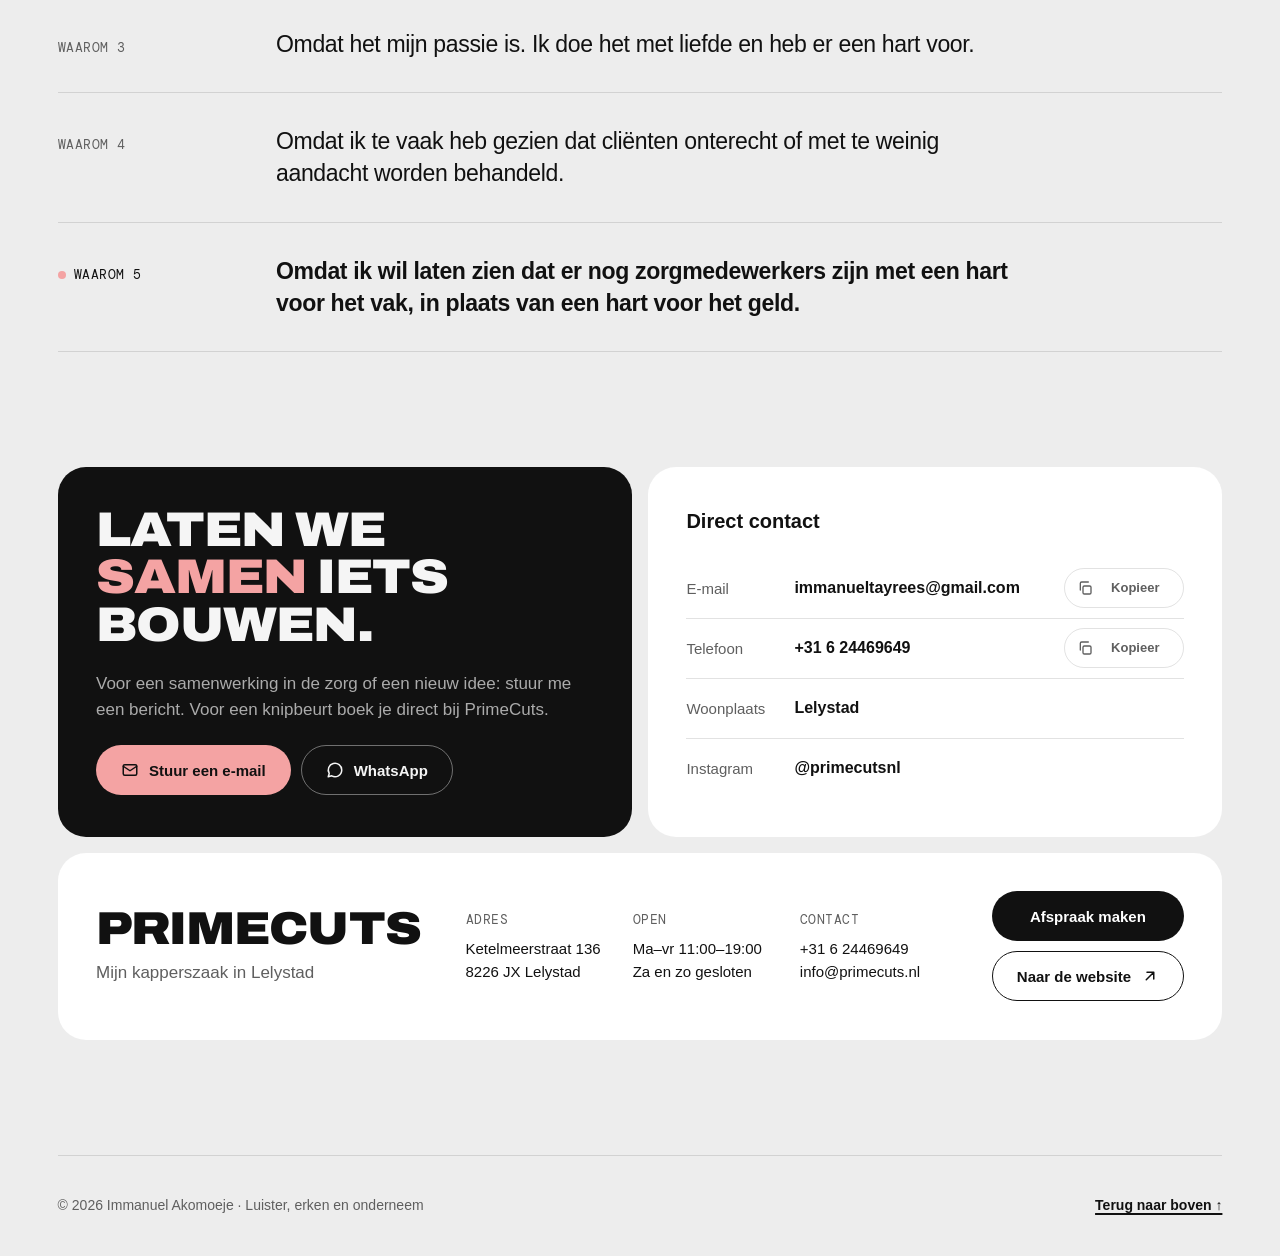
==== commit 9429426a: "Enhance website functionality and SEO - Implement bubble animation for navigation and timeline secti" ====
--- a/index.html
+++ b/index.html
@@ -5,22 +5,113 @@
 <meta name="viewport" content="width=device-width, initial-scale=1, viewport-fit=cover">
 <title>Immanuel Akomoeje · Kapper, zorgprofessional en ondernemer</title>
 <meta name="description" content="Immanuel Akomoeje uit Lelystad: eigenaar van kapperszaak PrimeCuts, sociaal werker in de jeugd- en ouderenzorg en ondernemer. Luister, erken en onderneem.">
+<meta name="author" content="Immanuel Akomoeje">
+<meta name="robots" content="index, follow, max-image-preview:large, max-snippet:-1">
+<link rel="canonical" href="https://anth-05.github.io/ImmanuelPortefolio/">
+<link rel="alternate" hreflang="nl" href="https://anth-05.github.io/ImmanuelPortefolio/">
+<link rel="alternate" hreflang="x-default" href="https://anth-05.github.io/ImmanuelPortefolio/">
 <meta name="theme-color" content="#EDEDED">
 <meta name="color-scheme" content="light">
 <link rel="icon" href="favicon.svg" type="image/svg+xml">
 <link rel="apple-touch-icon" href="apple-touch-icon.png">
+<link rel="manifest" href="site.webmanifest">
 <link rel="preload" href="assets/fonts/archivo-var.woff2" as="font" type="font/woff2" crossorigin>
 <link rel="stylesheet" href="assets/css/style.css">
+<script>/* enable scroll reveals before first paint; undo if main.js never runs */
+if('IntersectionObserver' in window){var d=document.documentElement;d.classList.add('js');setTimeout(function(){if(!window.__reveal)d.classList.remove('js')},3000)}</script>
 <meta property="og:type" content="profile">
 <meta property="og:locale" content="nl_NL">
+<meta property="og:site_name" content="Immanuel Akomoeje">
+<meta property="og:url" content="https://anth-05.github.io/ImmanuelPortefolio/">
 <meta property="og:title" content="Immanuel Akomoeje · Luister, erken en onderneem">
 <meta property="og:description" content="Kapper, zorgprofessional en ondernemer uit Lelystad.">
-<meta property="og:image" content="assets/img/og-image.jpg">
+<meta property="og:image" content="https://anth-05.github.io/ImmanuelPortefolio/assets/img/og-image.jpg">
+<meta property="og:image:type" content="image/jpeg">
 <meta property="og:image:width" content="1200">
 <meta property="og:image:height" content="630">
+<meta property="og:image:alt" content="Immanuel Akomoeje · Luister, erken en onderneem">
+<meta property="profile:first_name" content="Immanuel">
+<meta property="profile:last_name" content="Akomoeje">
 <meta name="twitter:card" content="summary_large_image">
+<meta name="twitter:title" content="Immanuel Akomoeje · Luister, erken en onderneem">
+<meta name="twitter:description" content="Kapper, zorgprofessional en ondernemer uit Lelystad.">
+<meta name="twitter:image" content="https://anth-05.github.io/ImmanuelPortefolio/assets/img/og-image.jpg">
+<meta name="twitter:image:alt" content="Immanuel Akomoeje · Luister, erken en onderneem">
 <script type="application/ld+json">
-{"@context":"https://schema.org","@type":"Person","name":"Immanuel Akomoeje","jobTitle":["Kapper","Sociaal werker","Ondernemer"],"email":"mailto:immanueltayrees@gmail.com","telephone":"+31624469649","address":{"@type":"PostalAddress","addressLocality":"Lelystad","addressCountry":"NL"},"alumniOf":{"@type":"EducationalOrganization","name":"ROC Flevoland"},"worksFor":[{"@type":"HairSalon","name":"PrimeCuts","url":"https://primecutsnl.com","telephone":"+31624469649","address":{"@type":"PostalAddress","streetAddress":"Ketelmeerstraat 136","postalCode":"8226 JX","addressLocality":"Lelystad","addressCountry":"NL"}},{"@type":"Organization","name":"To Care"}]}
+{
+  "@context": "https://schema.org",
+  "@graph": [
+    {
+      "@type": "WebSite",
+      "@id": "https://anth-05.github.io/ImmanuelPortefolio/#website",
+      "url": "https://anth-05.github.io/ImmanuelPortefolio/",
+      "name": "Immanuel Akomoeje",
+      "inLanguage": "nl-NL",
+      "publisher": {"@id": "https://anth-05.github.io/ImmanuelPortefolio/#person"}
+    },
+    {
+      "@type": "ProfilePage",
+      "@id": "https://anth-05.github.io/ImmanuelPortefolio/#webpage",
+      "url": "https://anth-05.github.io/ImmanuelPortefolio/",
+      "name": "Immanuel Akomoeje · Kapper, zorgprofessional en ondernemer",
+      "description": "Immanuel Akomoeje uit Lelystad: eigenaar van kapperszaak PrimeCuts, sociaal werker in de jeugd- en ouderenzorg en ondernemer.",
+      "inLanguage": "nl-NL",
+      "isPartOf": {"@id": "https://anth-05.github.io/ImmanuelPortefolio/#website"},
+      "mainEntity": {"@id": "https://anth-05.github.io/ImmanuelPortefolio/#person"},
+      "primaryImageOfPage": {"@id": "https://anth-05.github.io/ImmanuelPortefolio/#photo"}
+    },
+    {
+      "@type": "Person",
+      "@id": "https://anth-05.github.io/ImmanuelPortefolio/#person",
+      "name": "Immanuel Akomoeje",
+      "givenName": "Immanuel",
+      "familyName": "Akomoeje",
+      "url": "https://anth-05.github.io/ImmanuelPortefolio/",
+      "image": {
+        "@type": "ImageObject",
+        "@id": "https://anth-05.github.io/ImmanuelPortefolio/#photo",
+        "url": "https://anth-05.github.io/ImmanuelPortefolio/assets/img/immanuel-1200.jpg",
+        "caption": "Immanuel Akomoeje"
+      },
+      "description": "Kapper, zorgprofessional en ondernemer uit Lelystad. Eigenaar van kapperszaak PrimeCuts en sociaal werker in de jeugd- en ouderenzorg.",
+      "slogan": "Luister, erken en onderneem",
+      "jobTitle": ["Kapper", "Sociaal werker", "Ondernemer"],
+      "email": "mailto:immanueltayrees@gmail.com",
+      "telephone": "+31624469649",
+      "address": {"@type": "PostalAddress", "addressLocality": "Lelystad", "addressRegion": "Flevoland", "addressCountry": "NL"},
+      "nationality": {"@type": "Country", "name": "Nederland"},
+      "knowsLanguage": ["nl"],
+      "knowsAbout": ["Kappersvak", "Herenkapsels", "Jeugdzorg", "Ouderenzorg", "Ambulante begeleiding", "Jongerencoaching", "Schuldhulpverlening", "Ondernemen"],
+      "hasCredential": {"@type": "EducationalOccupationalCredential", "name": "Sociaal maatschappelijke dienstverlening", "educationalLevel": "Mbo 4", "credentialCategory": "diploma"},
+      "alumniOf": {"@type": "EducationalOrganization", "name": "ROC Flevoland", "address": {"@type": "PostalAddress", "addressLocality": "Almere", "addressCountry": "NL"}},
+      "owns": {"@id": "https://primecutsnl.com/#salon"},
+      "worksFor": [
+        {"@id": "https://primecutsnl.com/#salon"},
+        {"@type": "Organization", "name": "To Care"},
+        {"@type": "Organization", "name": "Brivaro"}
+      ]
+    },
+    {
+      "@type": "HairSalon",
+      "@id": "https://primecutsnl.com/#salon",
+      "name": "PrimeCuts",
+      "url": "https://primecutsnl.com",
+      "image": "https://anth-05.github.io/ImmanuelPortefolio/assets/img/og-image.jpg",
+      "telephone": "+31624469649",
+      "email": "info@primecuts.nl",
+      "founder": {"@id": "https://anth-05.github.io/ImmanuelPortefolio/#person"},
+      "foundingDate": "2025",
+      "address": {"@type": "PostalAddress", "streetAddress": "Ketelmeerstraat 136", "postalCode": "8226 JX", "addressLocality": "Lelystad", "addressRegion": "Flevoland", "addressCountry": "NL"},
+      "hasMap": "https://www.google.com/maps/search/?api=1&query=Ketelmeerstraat+136+8226+JX+Lelystad",
+      "areaServed": {"@type": "City", "name": "Lelystad"},
+      "openingHoursSpecification": [
+        {"@type": "OpeningHoursSpecification", "dayOfWeek": ["Monday", "Tuesday", "Wednesday", "Thursday", "Friday"], "opens": "11:00", "closes": "19:00"}
+      ],
+      "potentialAction": {"@type": "ReserveAction", "target": "https://primecutsnl.com/appointment.html"},
+      "sameAs": ["https://www.instagram.com/primecutsnl/"]
+    }
+  ]
+}
 </script>
 </head>
 <body>
@@ -113,11 +204,13 @@
       </div>
       <div class="stub on-dark" role="tabpanel" id="moment" aria-live="polite" tabindex="-1">
         <div class="stub-top"><span class="mono" id="count">1 van 10</span><span class="mono">Tijdlijn</span></div>
-        <p class="yr" id="yr">2002</p>
-        <dl class="what-list" style="display:flex;flex-direction:column;gap:18px">
-          <div class="what"><dt class="mono">Wat gebeurde er</dt><dd class="ev" id="ev">Ik werd geboren.</dd></div>
-          <div class="what"><dt class="mono">Wat veranderde daardoor</dt><dd id="ch">Er kwam een nieuw lichtpunt in het leven van mijn ouders.</dd></div>
-        </dl>
+        <div class="moment-body" id="moment-body">
+          <p class="yr" id="yr">2002</p>
+          <dl class="what-list" style="display:flex;flex-direction:column;gap:18px">
+            <div class="what"><dt class="mono">Wat gebeurde er</dt><dd class="ev" id="ev">Ik werd geboren.</dd></div>
+            <div class="what"><dt class="mono">Wat veranderde daardoor</dt><dd id="ch">Er kwam een nieuw lichtpunt in het leven van mijn ouders.</dd></div>
+          </dl>
+        </div>
         <div class="step">
           <button type="button" class="btn btn-light" id="prev"><svg viewBox="0 0 24 24" fill="none" stroke="currentColor" stroke-width="2" stroke-linecap="round" stroke-linejoin="round" aria-hidden="true"><path d="M19 12H5M11 18l-6-6 6-6"/></svg>Vorige</button>
           <button type="button" class="btn btn-accent" id="next">Volgende<svg viewBox="0 0 24 24" fill="none" stroke="currentColor" stroke-width="2" stroke-linecap="round" stroke-linejoin="round" aria-hidden="true"><path d="M5 12h14M13 6l6 6-6 6"/></svg></button>
@@ -208,8 +301,8 @@
       <div class="panel">
         <h3>Direct contact</h3>
         <dl class="lines">
-          <div><dt>E-mail</dt><dd><a href="mailto:immanueltayrees@gmail.com">immanueltayrees@gmail.com</a></dd><button type="button" class="copy" data-copy="immanueltayrees@gmail.com" aria-label="E-mailadres kopiëren"><svg viewBox="0 0 24 24" fill="none" stroke="currentColor" stroke-width="2" stroke-linecap="round" stroke-linejoin="round" aria-hidden="true"><rect x="9" y="9" width="12" height="12" rx="2"/><path d="M5 15V5a2 2 0 0 1 2-2h10"/></svg><span>Kopieer</span></button></div>
-          <div><dt>Telefoon</dt><dd><a href="tel:+31624469649">+31 6 24469649</a></dd><button type="button" class="copy" data-copy="+31624469649" aria-label="Telefoonnummer kopiëren"><svg viewBox="0 0 24 24" fill="none" stroke="currentColor" stroke-width="2" stroke-linecap="round" stroke-linejoin="round" aria-hidden="true"><rect x="9" y="9" width="12" height="12" rx="2"/><path d="M5 15V5a2 2 0 0 1 2-2h10"/></svg><span>Kopieer</span></button></div>
+          <div><dt>E-mail</dt><dd><a href="mailto:immanueltayrees@gmail.com">immanueltayrees@gmail.com</a></dd><button type="button" class="copy" data-copy="immanueltayrees@gmail.com" aria-label="E-mailadres kopiëren"><span class="ico" aria-hidden="true"><svg class="off" viewBox="0 0 24 24" fill="none" stroke="currentColor" stroke-width="2" stroke-linecap="round" stroke-linejoin="round"><rect x="9" y="9" width="12" height="12" rx="2"/><path d="M5 15V5a2 2 0 0 1 2-2h10"/></svg><svg class="on" viewBox="0 0 24 24" fill="none" stroke="currentColor" stroke-width="2.4" stroke-linecap="round" stroke-linejoin="round"><path d="M5 12.5l4.5 4.5L19 7.5"/></svg></span><span class="lbl" aria-hidden="true"><span class="off">Kopieer</span><span class="on">Gekopieerd</span></span></button></div>
+          <div><dt>Telefoon</dt><dd><a href="tel:+31624469649">+31 6 24469649</a></dd><button type="button" class="copy" data-copy="+31624469649" aria-label="Telefoonnummer kopiëren"><span class="ico" aria-hidden="true"><svg class="off" viewBox="0 0 24 24" fill="none" stroke="currentColor" stroke-width="2" stroke-linecap="round" stroke-linejoin="round"><rect x="9" y="9" width="12" height="12" rx="2"/><path d="M5 15V5a2 2 0 0 1 2-2h10"/></svg><svg class="on" viewBox="0 0 24 24" fill="none" stroke="currentColor" stroke-width="2.4" stroke-linecap="round" stroke-linejoin="round"><path d="M5 12.5l4.5 4.5L19 7.5"/></svg></span><span class="lbl" aria-hidden="true"><span class="off">Kopieer</span><span class="on">Gekopieerd</span></span></button></div>
           <div><dt>Woonplaats</dt><dd>Lelystad</dd></div>
           <div><dt>Instagram</dt><dd><a href="https://www.instagram.com/primecutsnl/" target="_blank" rel="noopener">@primecutsnl<span class="sr-only"> (opent in een nieuw tabblad)</span></a></dd></div>
         </dl>
@@ -241,7 +334,9 @@
   </div>
 </footer>
 
+<a class="to-top" id="to-top" href="#top" hidden aria-label="Terug naar boven"><svg viewBox="0 0 24 24" fill="none" stroke="currentColor" stroke-width="2" stroke-linecap="round" stroke-linejoin="round" aria-hidden="true"><path d="M12 19V5M6 11l6-6 6 6"/></svg></a>
 <div class="toast" id="toast" role="status" hidden></div>
+<p class="sr-only" id="live" role="status"></p>
 
 <script src="assets/js/main.js" defer></script>
 </body>
--- a/assets/css/style.css
+++ b/assets/css/style.css
@@ -68,18 +68,25 @@
 .brand{display:flex;align-items:center;gap:9px;text-decoration:none;font:900 15px/1 var(--display);font-stretch:112%;text-transform:uppercase;white-space:nowrap;min-height:44px}
 .brand i{width:10px;height:10px;border-radius:50%;background:var(--accent);flex:none}
 .brand span{font-weight:600;color:var(--muted)}
-.nav-links{display:flex;gap:4px}
+.nav-links{display:flex;gap:4px;position:relative}
+.nav-links a{position:relative;z-index:1}
+/* active-section bubble (positioned by main.js) */
+.nav-pill{position:absolute;left:0;top:0;width:0;height:0;border-radius:999px;background:rgba(17,17,17,.07);pointer-events:none;z-index:0;opacity:0}
 .nav-links a{display:inline-flex;align-items:center;min-height:40px;padding:0 10px;border-radius:999px;font-size:14px;text-decoration:none;color:var(--muted);transition:color .16s,background-color .16s}
-.nav-links a:hover{color:var(--ink)}
-.nav-links a[aria-current="true"]{color:var(--ink);background:rgba(17,17,17,.06)}
+@media (hover:hover){.nav-links a:hover{color:var(--ink)}}
+.nav-links a:active{background:rgba(17,17,17,.1);transition-duration:0s}
+.nav-links a[aria-current="true"]{color:var(--ink)}
 .capsule .btn{min-height:42px;padding:0 18px;font-size:14px}
-.menu-btn{display:none;align-items:center;justify-content:center;width:44px;height:44px;border-radius:999px;border:0;background:transparent}
-.menu-btn svg{width:22px;height:22px}
-.menu-btn .i-close{display:none}
-.menu-btn[aria-expanded="true"] .i-open{display:none}
-.menu-btn[aria-expanded="true"] .i-close{display:block}
-.sheet{position:absolute;left:0;right:0;top:calc(100% + 8px);padding:8px;border-radius:24px;background:rgba(255,255,255,.96);backdrop-filter:blur(20px);-webkit-backdrop-filter:blur(20px);box-shadow:0 18px 40px rgba(17,17,17,.16);transform-origin:top center;transition:opacity .18s var(--ease-out),transform .22s var(--ease-out)}
-.sheet[hidden]{display:block;opacity:0;transform:translateY(-6px) scale(.98);pointer-events:none;visibility:hidden}
+.menu-btn{display:none;place-items:center;width:44px;height:44px;border-radius:999px;border:0;background:transparent;transition:transform .12s ease-out,background-color .16s}
+.menu-btn:active{transform:scale(.92)}
+@media (hover:hover){.menu-btn:hover{background:rgba(17,17,17,.06)}}
+.menu-btn svg{grid-area:1/1;width:22px;height:22px;transition:opacity .16s,transform .24s var(--ease-out)}
+.menu-btn .i-close{opacity:0;transform:rotate(-45deg) scale(.8)}
+.menu-btn[aria-expanded="true"] .i-open{opacity:0;transform:rotate(45deg) scale(.8)}
+.menu-btn[aria-expanded="true"] .i-close{opacity:1;transform:none}
+/* exit mirrors entry; visibility flips only after the fade-out finishes */
+.sheet{position:absolute;left:0;right:0;top:calc(100% + 8px);padding:8px;border-radius:24px;background:rgba(255,255,255,.86);backdrop-filter:blur(20px) saturate(180%);-webkit-backdrop-filter:blur(20px) saturate(180%);box-shadow:0 18px 40px rgba(17,17,17,.16);transform-origin:top right;transition:opacity .18s var(--ease-out),transform .22s var(--ease-out),visibility 0s}
+.sheet[hidden]{display:block;opacity:0;transform:translateY(-6px) scale(.97);pointer-events:none;visibility:hidden;transition:opacity .14s ease-in,transform .16s ease-in,visibility 0s linear .16s}
 .sheet a{display:flex;align-items:center;justify-content:space-between;min-height:52px;padding:0 16px;border-radius:14px;text-decoration:none;font:900 20px/1 var(--display);font-stretch:112%;text-transform:uppercase}
 .sheet a:active,.sheet a[aria-current="true"]{background:rgba(17,17,17,.06)}
 
@@ -88,7 +95,7 @@
 .motto{font-size:clamp(40px,9.4vw,120px);line-height:1;display:flex;flex-direction:column;gap:.04em}
 .motto .l2{align-self:flex-end}
 .motto .hl{position:relative;display:inline-block;padding:.03em .1em 0;margin-left:-.1em;isolation:isolate}
-.motto .hl::before{content:"";position:absolute;inset:0;z-index:-1;border-radius:.1em;background:var(--accent);transform-origin:left center;animation:sweep .9s .25s var(--ease-out) both}
+.motto .hl::before{content:"";position:absolute;inset:0;z-index:-1;border-radius:.1em;background:var(--accent);transform-origin:left center;animation:sweep .9s .5s var(--ease-out) both}
 @keyframes sweep{from{transform:scaleX(.04)}to{transform:scaleX(1)}}
 .hero-foot{display:flex;flex-wrap:wrap;align-items:flex-end;justify-content:space-between;gap:28px 48px}
 .hero-foot .lead{color:var(--ink);max-width:36rem;font-size:clamp(18px,1.6vw,21px)}
@@ -111,7 +118,8 @@
 .spec{margin-top:auto;display:grid;grid-template-columns:auto 1fr;gap:10px 18px;padding-top:16px;border-top:1px solid var(--line);font-size:14px}
 .spec dt{color:var(--muted)}
 .spec dd{text-align:right;font-weight:500}
-.text-link{display:inline-flex;align-items:center;gap:6px;min-height:44px;font-weight:600;font-size:15px;text-decoration:underline;text-decoration-color:var(--accent-strong)}
+.text-link{display:inline-flex;align-items:center;gap:6px;min-height:44px;font-weight:600;font-size:15px;text-decoration:underline;text-decoration-color:var(--accent-strong);transition:opacity .16s}
+.text-link:active{opacity:.6;transition-duration:0s}
 .text-link svg{width:16px;height:16px}
 @media (hover:hover){.text-link:hover{text-decoration-thickness:3px}}
 
@@ -125,8 +133,13 @@
 .chip:active{transform:scale(.96)}
 .chip b{font-weight:600;font-size:16px;font-variant-numeric:tabular-nums}
 .chip small{font:400 10.5px var(--mono);letter-spacing:.04em;text-transform:uppercase;color:var(--muted);max-width:100%;overflow:hidden;text-overflow:ellipsis;white-space:nowrap}
-.chip[aria-selected="true"]{background:var(--ink);color:#fff;border-color:var(--ink)}
-.chip[aria-selected="true"] small{color:#C9C9C9}
+.chip{position:relative;z-index:1}
+.chip small{transition:color .2s}
+/* the ink bubble (.years-pill) provides the selected background; text turns white as it arrives */
+.chip[aria-selected="true"]{color:#fff;border-color:transparent;transition:color .2s .12s,border-color .1s,transform .12s}
+.chip[aria-selected="true"] small{color:#C9C9C9;transition-delay:.12s}
+.years{position:relative}
+.years-pill{position:absolute;left:0;top:0;width:0;height:0;border-radius:14px;background:var(--ink);pointer-events:none;z-index:0}
 @media (hover:hover){.chip:hover:not([aria-selected="true"]){border-color:var(--ink)}}
 .stub{position:relative;background:var(--ink);color:var(--on-dark);padding:clamp(24px,3vw,36px);display:flex;flex-direction:column;gap:22px;border-left:2px dashed rgba(255,255,255,.25)}
 .stub::before,.stub::after{content:"";position:absolute;left:-14px;width:26px;height:26px;border-radius:50%;background:var(--bg)}
@@ -139,8 +152,7 @@
 .what dd.ev{font-size:21px;font-weight:600;letter-spacing:-.01em;line-height:1.3}
 .step{display:flex;gap:10px;margin-top:auto}
 .step .btn{flex:1;min-height:48px}
-.fade-in{animation:fadeIn .35s var(--ease-out)}
-@keyframes fadeIn{from{opacity:.25;transform:translateY(4px)}to{opacity:1;transform:none}}
+.moment-body{display:flex;flex-direction:column;gap:22px}
 
 /* ---------- story ---------- */
 .story{background:var(--ink);color:var(--on-dark)}
@@ -194,9 +206,17 @@
 .lines dt{color:var(--muted);font-size:15px}
 .lines dd{font-size:16px;font-weight:600;overflow-wrap:anywhere;min-width:0}
 .lines dd a{text-decoration:none;display:inline-block;padding-block:12px;margin-block:-12px}
-.lines dd a:hover{text-decoration:underline}
-.copy{display:inline-flex;align-items:center;justify-content:center;gap:6px;min-height:40px;min-width:40px;padding:0 12px;border-radius:999px;border:1.5px solid var(--line);background:transparent;font-size:13px;font-weight:600;color:var(--muted);transition:border-color .16s,color .16s,background-color .16s}
+@media (hover:hover){.lines dd a:hover{text-decoration:underline}}
+.copy{display:inline-flex;align-items:center;justify-content:center;gap:6px;min-height:40px;min-width:40px;padding:0 12px;border-radius:999px;border:1.5px solid var(--line);background:transparent;font-size:13px;font-weight:600;color:var(--muted);transition:border-color .16s,color .16s,background-color .16s,transform .12s ease-out}
+.copy:active{transform:scale(.96)}
+/* both states stacked in one cell, so the button never changes width */
+.copy .ico,.copy .lbl{display:grid}
+.copy .ico > *,.copy .lbl > *{grid-area:1/1;transition:opacity .16s,transform .2s var(--ease-out)}
 .copy svg{width:16px;height:16px}
+.copy .on{opacity:0}
+.copy .ico .on{transform:scale(.6)}
+.copy[data-done] .off{opacity:0}
+.copy[data-done] .on{opacity:1;transform:none}
 .copy[data-done]{background:var(--ink);border-color:var(--ink);color:#fff}
 @media (hover:hover){.copy:hover{border-color:var(--ink);color:var(--ink)}.copy[data-done]:hover{color:#fff}}
 
@@ -209,16 +229,41 @@
 .shop-facts dt{color:var(--muted)}
 .shop-facts dd{font-size:15px;line-height:1.5;font-weight:500;overflow-wrap:anywhere}
 .shop-facts dd a{text-decoration:none;display:inline-block;padding-block:12px;margin-block:-12px}
-.shop-facts dd a:hover{text-decoration:underline}
+@media (hover:hover){.shop-facts dd a:hover{text-decoration:underline}}
 .shop-cta{display:flex;flex-direction:column;gap:10px}
 
 /* ---------- footer ---------- */
 .foot{display:flex;justify-content:space-between;align-items:center;gap:16px;flex-wrap:wrap;padding-block:28px calc(28px + env(safe-area-inset-bottom,0px));border-top:1px solid var(--line);font-size:14px;color:var(--muted)}
-.foot a{color:var(--ink);font-weight:600;display:inline-flex;align-items:center;min-height:44px}
+.foot a{color:var(--ink);font-weight:600;display:inline-flex;align-items:center;min-height:44px;transition:opacity .16s}
+.foot a:active{opacity:.6;transition-duration:0s}
 
 /* ---------- toast ---------- */
-.toast{position:fixed;left:50%;bottom:calc(20px + env(safe-area-inset-bottom,0px));z-index:60;transform:translate(-50%,0);padding:12px 18px;border-radius:999px;background:var(--ink);color:#fff;font-size:14px;font-weight:600;box-shadow:0 12px 30px rgba(17,17,17,.25);transition:opacity .2s,transform .25s var(--ease-out)}
-.toast[hidden]{display:block;opacity:0;transform:translate(-50%,12px);pointer-events:none;visibility:hidden}
+.toast{position:fixed;left:50%;bottom:calc(20px + env(safe-area-inset-bottom,0px));z-index:60;transform:translate(-50%,0);padding:12px 18px;border-radius:999px;background:var(--ink);color:#fff;font-size:14px;font-weight:600;box-shadow:0 12px 30px rgba(17,17,17,.25);transition:opacity .2s,transform .25s var(--ease-out),visibility 0s}
+.toast[hidden]{display:block;opacity:0;transform:translate(-50%,12px);pointer-events:none;visibility:hidden;transition:opacity .18s ease-in,transform .2s ease-in,visibility 0s linear .2s}
+
+/* ---------- back to top (mobile only) ---------- */
+.to-top{display:none}
+@media (max-width:860px){
+  .to-top{position:fixed;right:calc(16px + env(safe-area-inset-right,0px));bottom:calc(16px + env(safe-area-inset-bottom,0px));z-index:55;display:grid;place-items:center;width:48px;height:48px;border-radius:999px;background:rgba(255,255,255,.8);backdrop-filter:blur(20px) saturate(180%);-webkit-backdrop-filter:blur(20px) saturate(180%);border:1px solid rgba(255,255,255,.9);box-shadow:0 8px 30px rgba(17,17,17,.14);color:var(--ink);transition:opacity .2s var(--ease-out),transform .3s var(--ease-out),visibility 0s}
+  .to-top[hidden]{opacity:0;transform:translateY(12px) scale(.85);pointer-events:none;visibility:hidden;transition:opacity .15s ease-in,transform .18s ease-in,visibility 0s linear .18s}
+  .to-top:active{transform:scale(.92);transition-duration:.1s}
+  .to-top svg{width:22px;height:22px}
+}
+
+/* ---------- motion: hero entrance + scroll reveals ---------- */
+/* Hero plays once on load: motto lines rise in sequence, then the highlight sweeps. */
+.motto > span{animation:rise .8s var(--ease-out) both}
+.motto > span:nth-child(2){animation-delay:.07s}
+.motto > span:nth-child(3){animation-delay:.14s}
+.hero-foot{animation:rise .8s .3s var(--ease-out) both}
+@keyframes rise{from{opacity:0;transform:translateY(24px)}to{opacity:1;transform:none}}
+/* Content reveals once as it scrolls in (.js is set in <head>, .in by main.js). */
+.js :is(.sec-head,.role,.ticket,.s-photo,.s-copy > *,.cv-col,.whys li,.contact-grid .panel,.shop){opacity:0;transform:translateY(28px)}
+.js :is(.sec-head,.role,.ticket,.s-photo,.s-copy > *,.cv-col,.whys li,.contact-grid .panel,.shop).in{opacity:1;transform:none;transition:opacity .7s var(--ease-out),transform .9s var(--ease-out)}
+.js .in.now{transition:none}
+.js .s-photo img{transform:scale(1.08);transition:transform 1.4s var(--ease-out)}
+.js .s-photo.in img{transform:none}
+.js .s-photo.now img{transition:none}
 
 /* ---------- responsive ---------- */
 @media (max-width:1100px){
@@ -231,7 +276,7 @@
 }
 @media (max-width:860px){
   .nav-links{display:none}
-  .menu-btn{display:inline-flex}
+  .menu-btn{display:inline-grid}
   .ticket{grid-template-columns:1fr}
   .years{grid-template-columns:repeat(3,minmax(0,1fr))}
   .stub{border-left:0;border-top:2px dashed rgba(255,255,255,.25)}
@@ -256,15 +301,21 @@
 
 @media (prefers-reduced-motion:reduce){
   html{scroll-behavior:auto}
-  *,*::before,*::after{animation-duration:.01ms!important;animation-delay:0s!important;transition-duration:.01ms!important}
+  /* keep short opacity/colour fades; drop movement and scaling */
+  *,*::before,*::after{animation-duration:.01ms!important;animation-delay:0s!important}
+  .btn:active,.chip:active,.copy:active,.menu-btn:active,.menu-btn svg,.copy .ico > *,.sheet[hidden],.to-top[hidden],.to-top:active{transform:none!important}
+  .toast[hidden]{transform:translate(-50%,0)}
+  .js :is(.sec-head,.role,.ticket,.s-photo,.s-copy > *,.cv-col,.whys li,.contact-grid .panel,.shop),.js .s-photo img{transform:none!important}
+  .js .in{transition:opacity .3s ease!important}
 }
 @media (prefers-reduced-transparency:reduce){
-  .capsule,.sheet{background:#fff;backdrop-filter:none;-webkit-backdrop-filter:none}
+  .capsule,.sheet,.to-top{background:#fff;backdrop-filter:none;-webkit-backdrop-filter:none}
 }
 @media (prefers-contrast:more){
   :root{--muted:#3D3D3D;--line:rgba(17,17,17,.35)}
 }
 @media print{
-  .nav,.skip,.step,.copy,.toast,.actions,.shop-cta{display:none!important}
+  .nav,.skip,.step,.copy,.toast,.to-top,.actions,.shop-cta{display:none!important}
   body,.story,.panel.dark,.stub{background:#fff!important;color:#000!important}
-}
+  .js *{opacity:1!important;transform:none!important}
+}
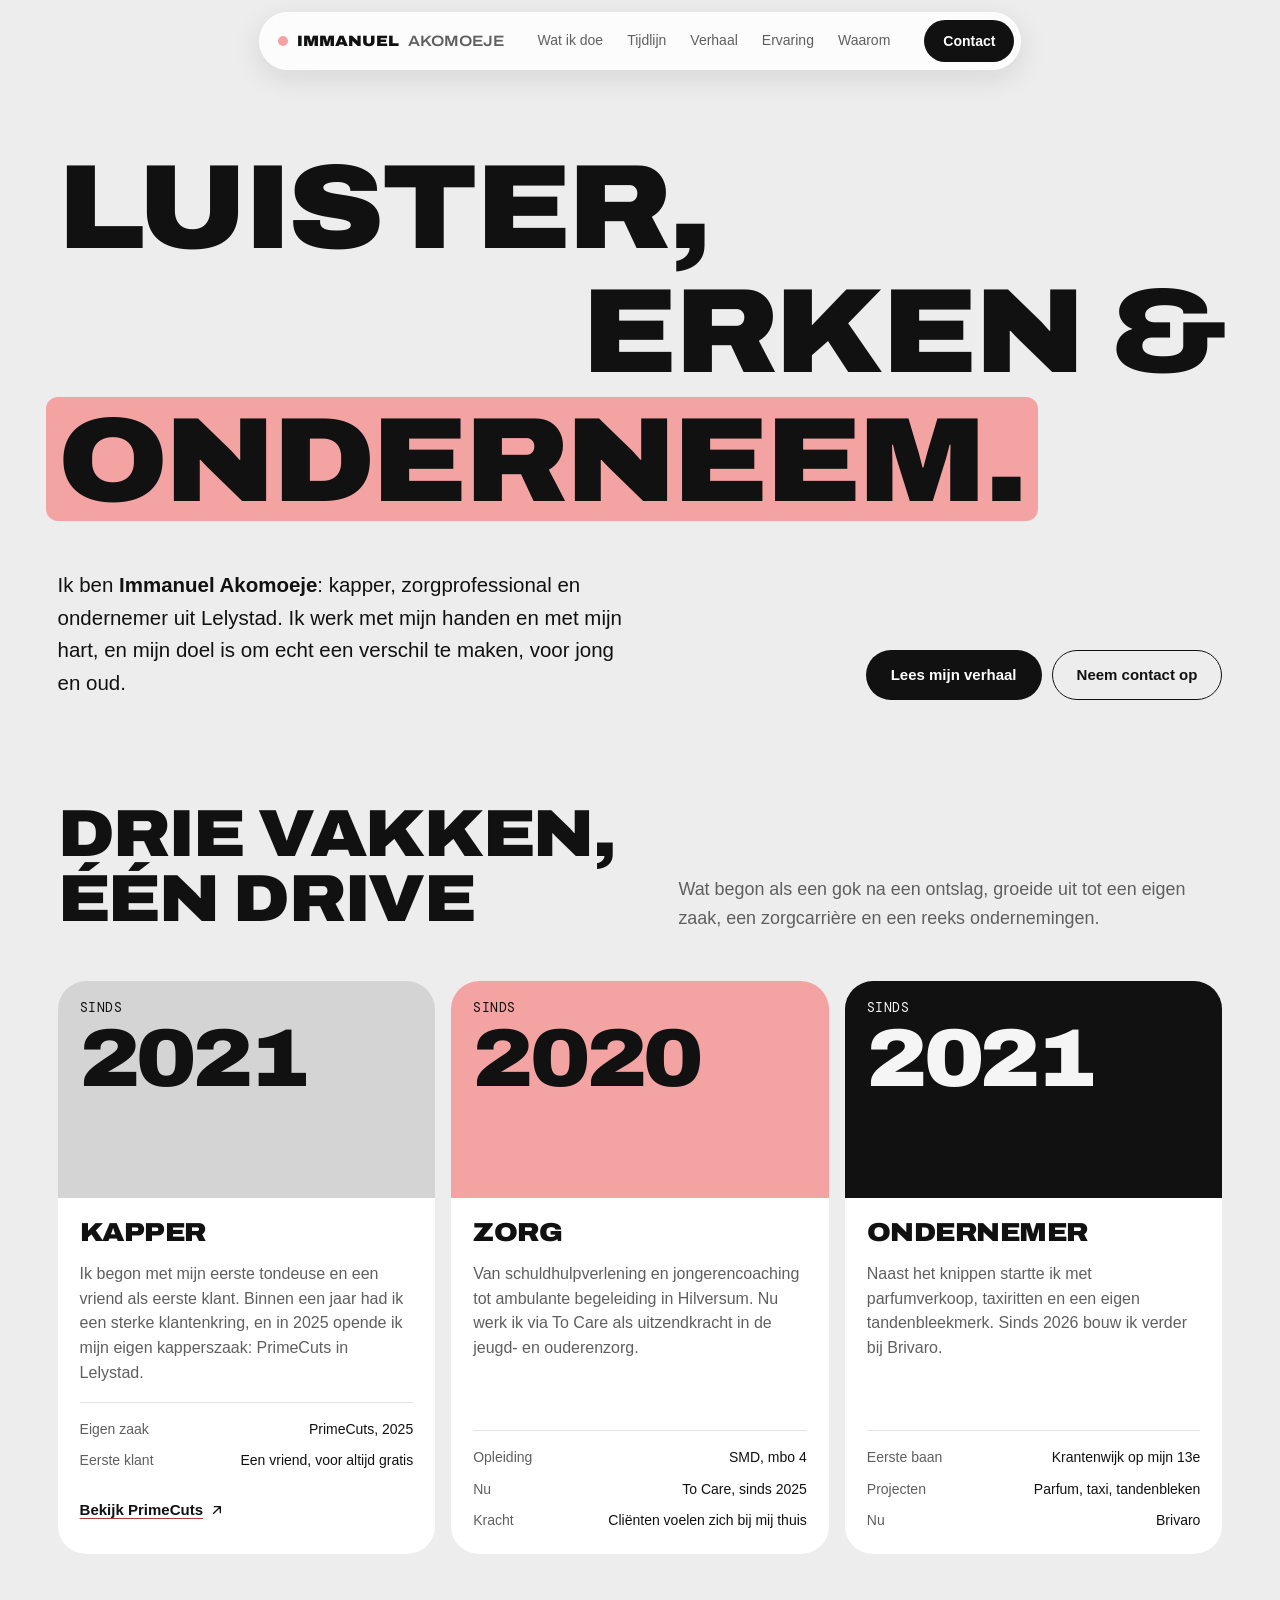
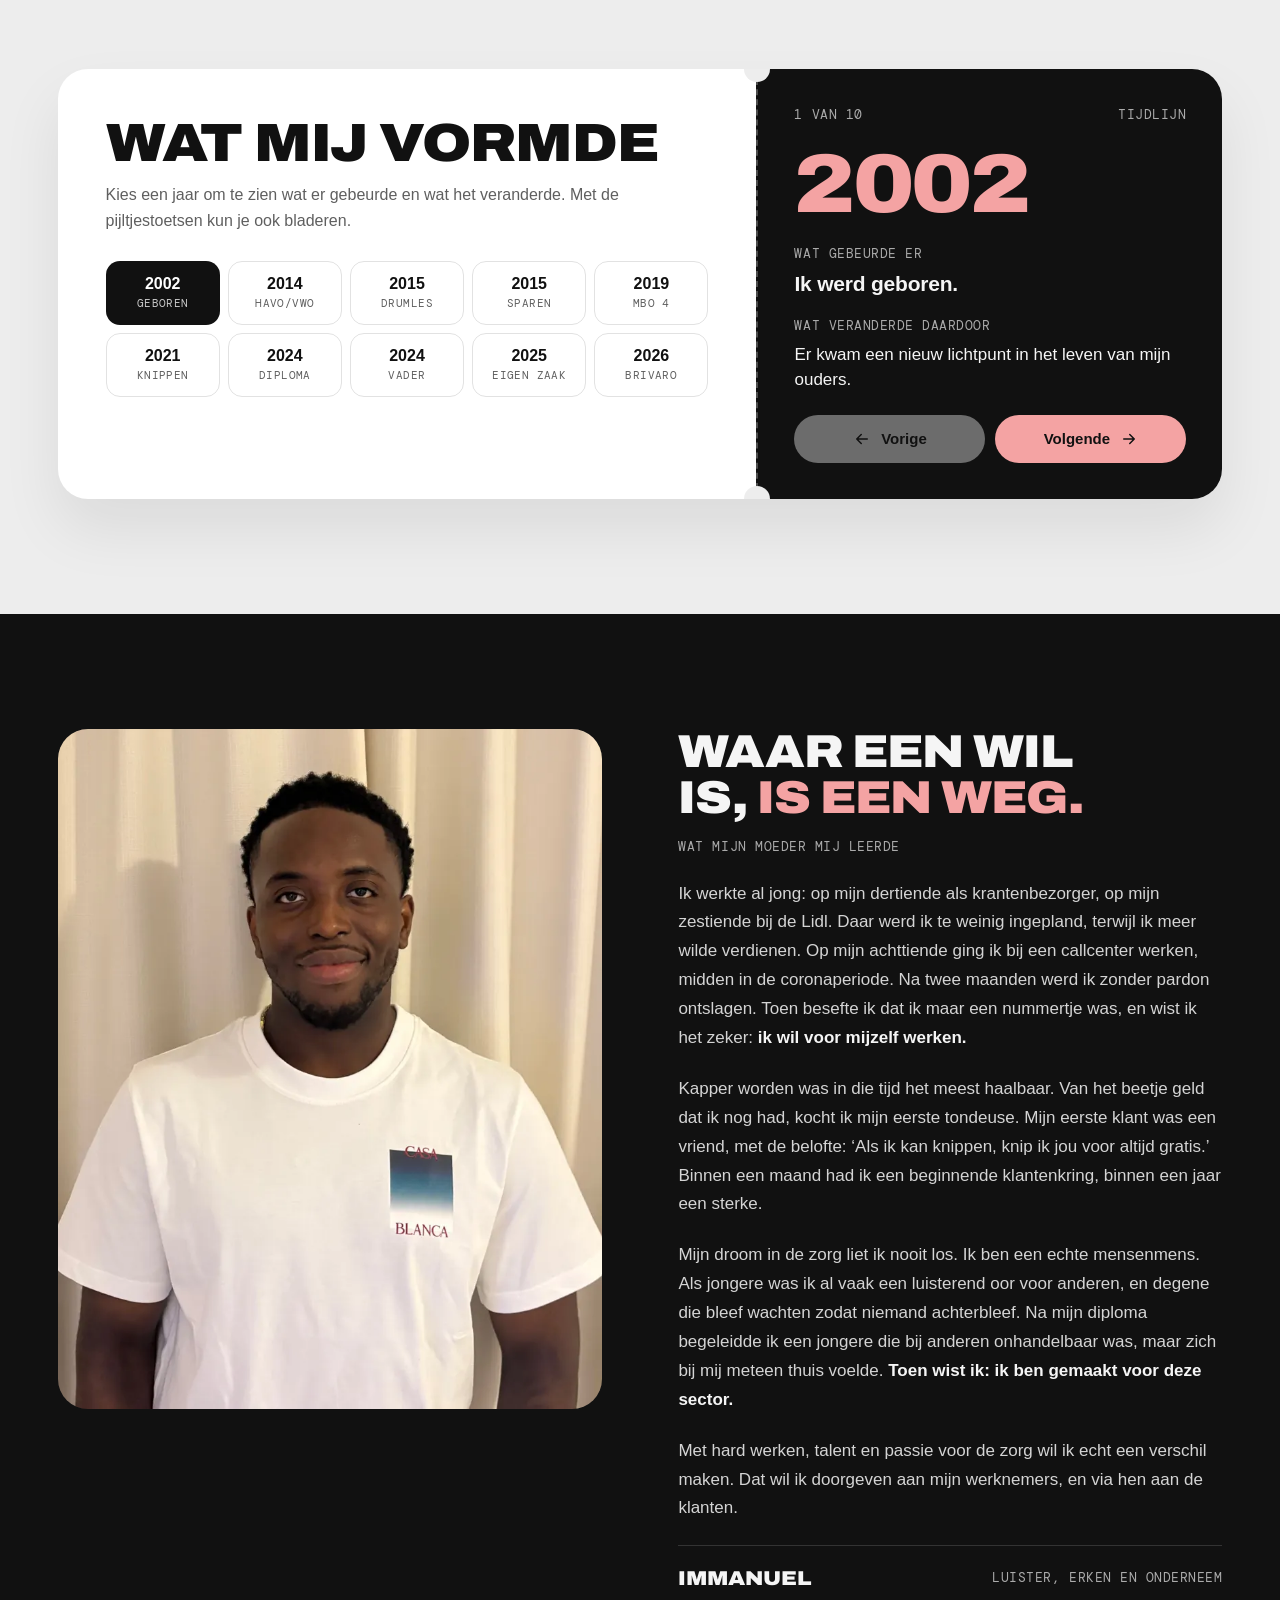
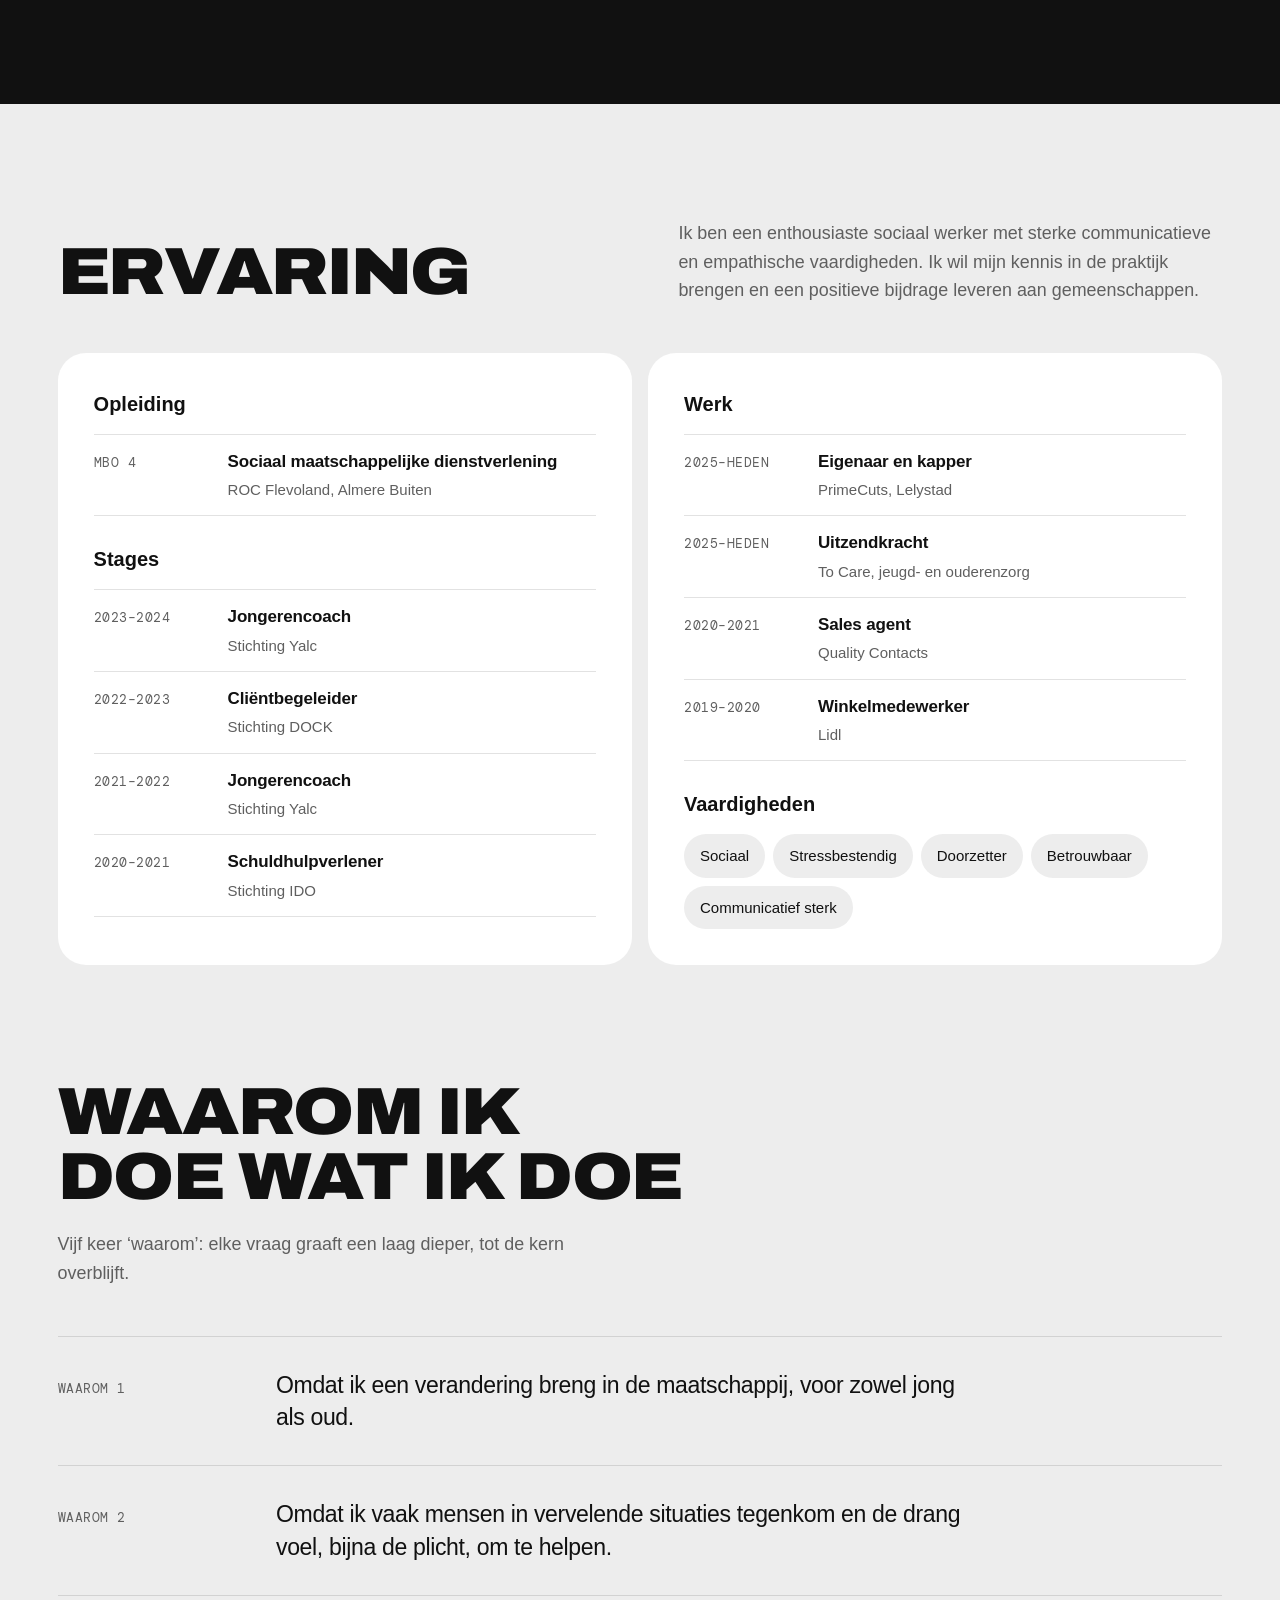
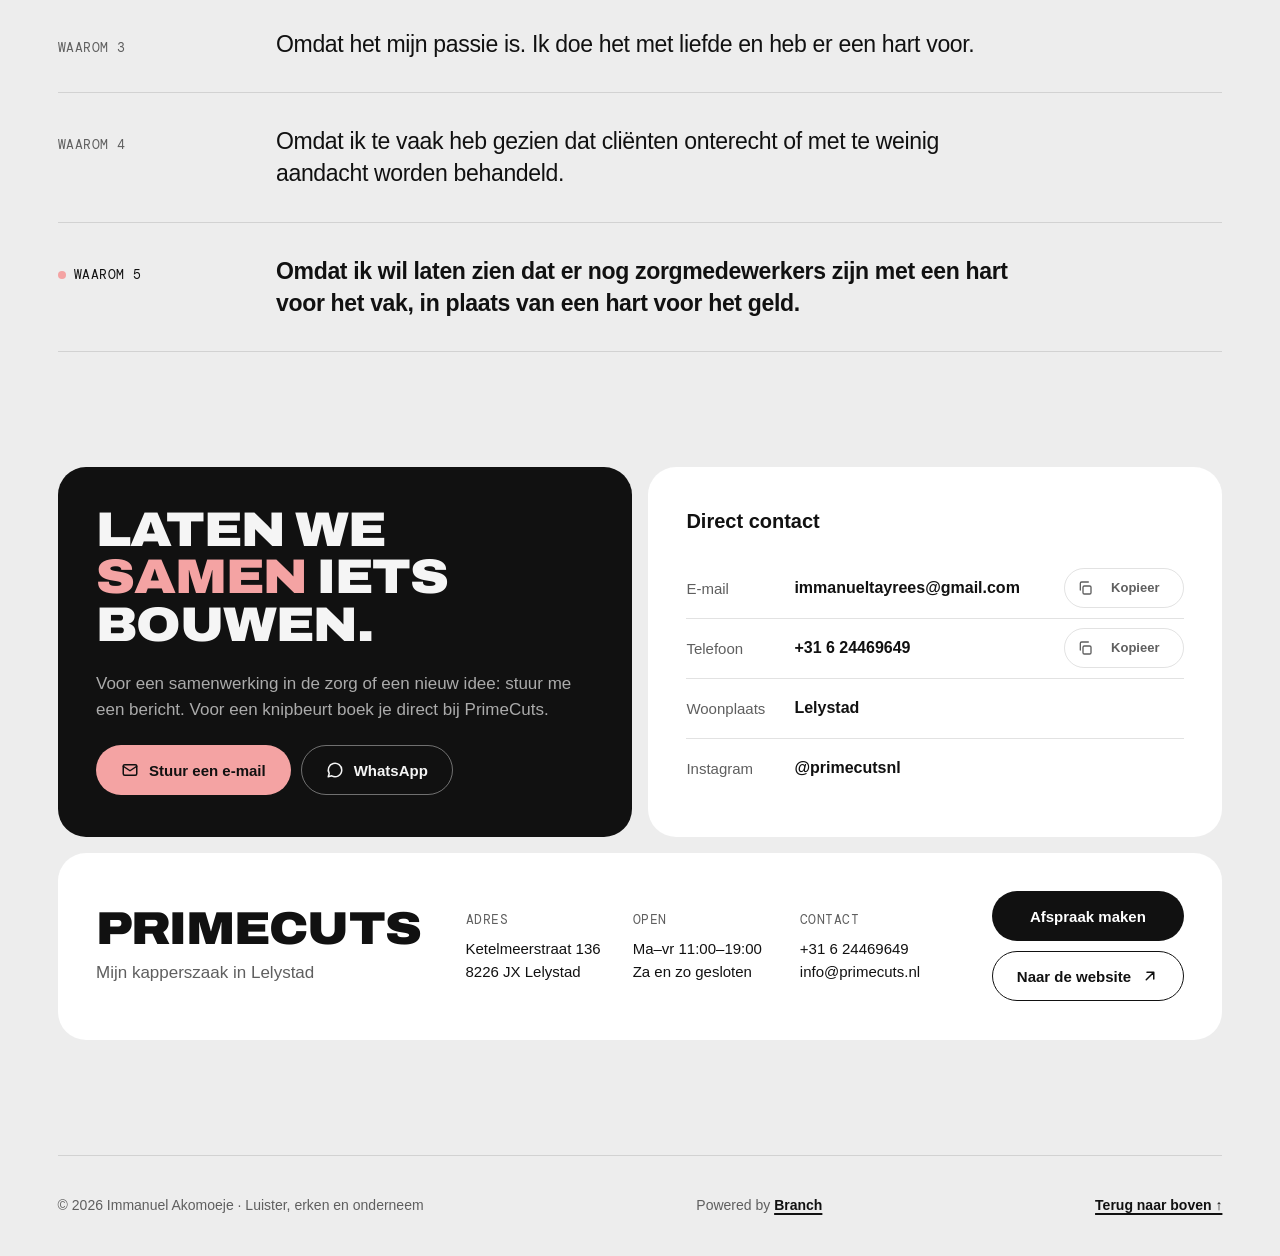
==== commit d2a067eb: "Add footer credit for Branch integration" ====
--- a/index.html
+++ b/index.html
@@ -330,6 +330,7 @@
 <footer class="wrap">
   <div class="foot">
     <span>© <span id="year">2026</span> Immanuel Akomoeje · Luister, erken en onderneem</span>
+    <span>Powered by <a href="https://branch.nu" target="_blank" rel="noopener">Branch<span class="sr-only"> (opent in een nieuw tabblad)</span></a></span>
     <a href="#top">Terug naar boven ↑</a>
   </div>
 </footer>
--- a/assets/css/style.css
+++ b/assets/css/style.css
@@ -248,6 +248,7 @@
   .to-top[hidden]{opacity:0;transform:translateY(12px) scale(.85);pointer-events:none;visibility:hidden;transition:opacity .15s ease-in,transform .18s ease-in,visibility 0s linear .18s}
   .to-top:active{transform:scale(.92);transition-duration:.1s}
   .to-top svg{width:22px;height:22px}
+  .foot{padding-bottom:calc(80px + env(safe-area-inset-bottom,0px))} /* clear the floating button */
 }
 
 /* ---------- motion: hero entrance + scroll reveals ---------- */
